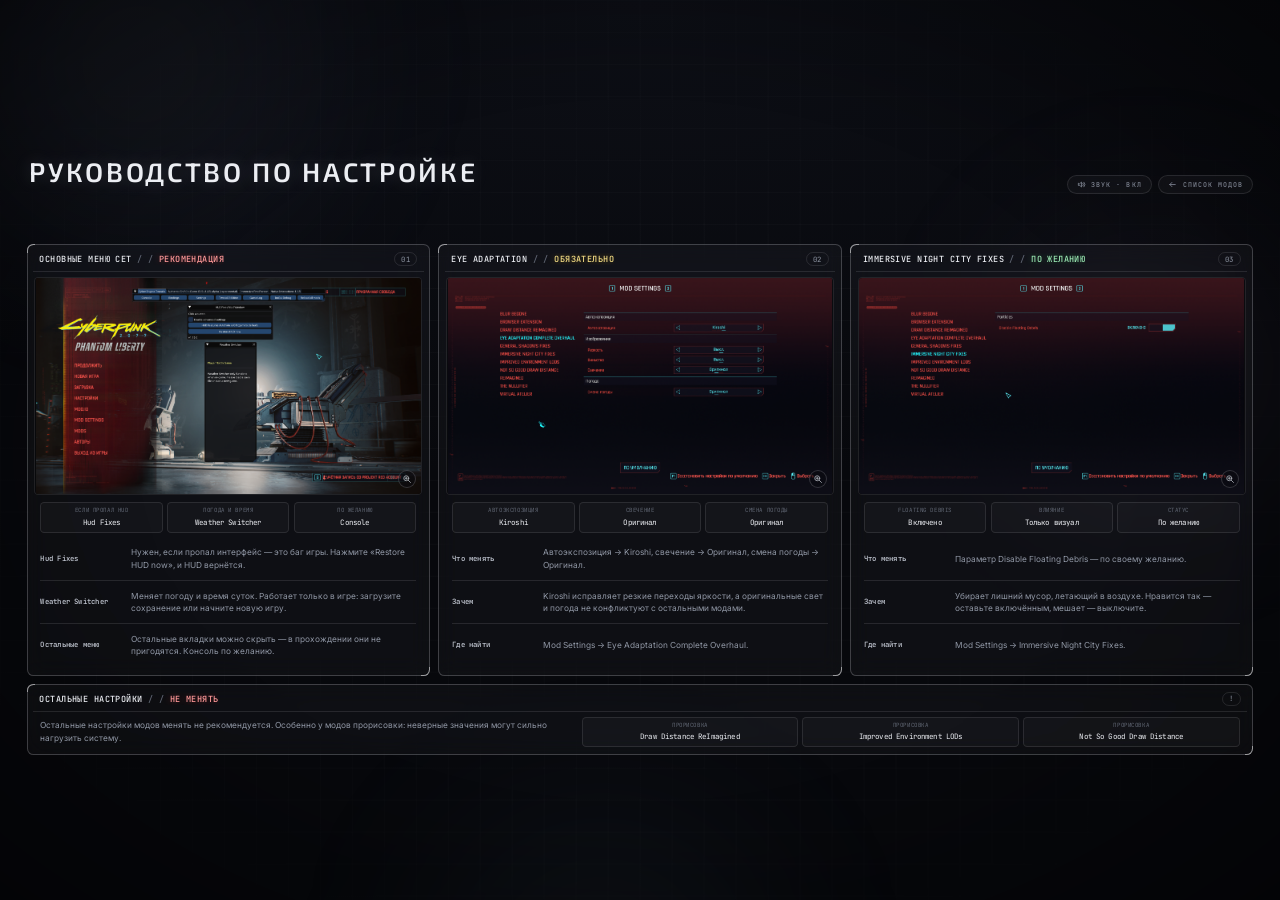
==== guide.html @ 718183ce "Add files via upload" ====
<!doctype html>
<html lang="ru">
<head>
<meta charset="utf-8">
<meta name="viewport" content="width=device-width,initial-scale=1">
<title>Руководство по настройке — Cyberpunk 2077</title>
<link rel="preconnect" href="https://fonts.googleapis.com">
<link rel="preconnect" href="https://fonts.gstatic.com" crossorigin>
<link href="https://fonts.googleapis.com/css2?family=Exo+2:wght@500;600;700&family=Inter:wght@400;500;600&family=JetBrains+Mono:wght@400;500;600&display=swap" rel="stylesheet">
<style>
:root{
  --bg:#07080c;
  --text:#e6e8ee;
  --dim:#9097a5;
  --faint:#5f6572;
  --line:rgba(236,238,245,.22);
  --line2:rgba(236,238,245,.11);
  --rh:1.55rem;
  --sans:'Inter',system-ui,-apple-system,'Segoe UI',Roboto,sans-serif;
  --mono:'JetBrains Mono',ui-monospace,SFMono-Regular,Consolas,monospace;
  --disp:'Exo 2','Inter',system-ui,sans-serif;
}
*{box-sizing:border-box}
html{font-size:clamp(9px,min(.8333vw,1.5625vh),22px)}
body{margin:0;background:var(--bg);color:var(--text);font-family:var(--sans);-webkit-font-smoothing:antialiased;overflow-x:hidden}

/* ---------- фон ---------- */
.bg{position:fixed;inset:0;z-index:-2;overflow:hidden;background:radial-gradient(120% 90% at 50% 0%,#0d0f16 0%,#07080c 60%)}
.blob{position:absolute;border-radius:50%;filter:blur(70px);opacity:.55;will-change:transform}
.b1{width:46vw;height:46vw;left:-12vw;top:-18vw;background:radial-gradient(circle,rgba(150,165,205,.20),transparent 68%);animation:d1 38s ease-in-out infinite alternate}
.b2{width:40vw;height:40vw;right:-10vw;top:12vh;background:radial-gradient(circle,rgba(190,170,210,.13),transparent 68%);animation:d2 46s ease-in-out infinite alternate}
.b3{width:50vw;height:34vw;left:22vw;bottom:-22vw;background:radial-gradient(circle,rgba(130,170,190,.14),transparent 70%);animation:d3 52s ease-in-out infinite alternate}
@keyframes d1{to{transform:translate(9vw,7vh)}}
@keyframes d2{to{transform:translate(-8vw,9vh)}}
@keyframes d3{to{transform:translate(-10vw,-6vh)}}
.grid{position:fixed;inset:0;z-index:-1;pointer-events:none;
  background-image:linear-gradient(rgba(236,238,245,.028) 1px,transparent 1px),linear-gradient(90deg,rgba(236,238,245,.028) 1px,transparent 1px);
  background-size:3rem 3rem;
  -webkit-mask-image:radial-gradient(ellipse at center,#000 30%,transparent 85%);mask-image:radial-gradient(ellipse at center,#000 30%,transparent 85%)}
.vig{position:fixed;inset:0;z-index:-1;pointer-events:none;background:radial-gradient(ellipse at center,transparent 55%,rgba(0,0,0,.45) 100%)}

/* ---------- каркас ---------- */
.page{min-height:100vh;max-width:120rem;margin:0 auto;padding:1.6rem 2.5rem;display:flex;flex-direction:column;justify-content:center;gap:1.9rem}

/* ---------- верхняя полоса ---------- */
.top{position:relative;z-index:30;display:grid;grid-template-columns:repeat(4,minmax(0,1fr));gap:.8rem;align-items:center;height:7.4rem}
.hd{grid-column:1;justify-self:start;display:grid;gap:.9rem;width:max-content;max-width:100%}
h1{margin:0;text-align:center;font-family:var(--disp);font-weight:600;font-size:2.5rem;line-height:1.05;letter-spacing:.1em;color:#eceef3;text-transform:uppercase;padding-left:.1em;text-shadow:0 0 1.6rem rgba(220,226,240,.18);white-space:nowrap}
.tags{width:0;min-width:100%;display:flex;gap:.35rem}
.tag{flex:1 1 auto;text-align:center;white-space:nowrap;font-family:var(--mono);font-size:.56rem;letter-spacing:.06em;text-transform:uppercase;color:#c4c9d4;border:1px solid var(--line);border-radius:999px;padding:.32rem .15rem;background:rgba(255,255,255,.03);backdrop-filter:blur(.5rem);-webkit-backdrop-filter:blur(.5rem)}
.mid{grid-column:2 / span 2;position:relative;display:flex;justify-content:center;align-items:center;height:100%}


/* ---------- доска ---------- */
.board{display:grid;grid-template-columns:repeat(4,minmax(0,1fr));gap:.8rem}
.card{position:relative;display:flex;flex-direction:column;min-width:0;border:1px solid var(--line);border-radius:.6rem;padding:.2rem .5rem .5rem;
  background:rgba(255,255,255,.032);backdrop-filter:blur(1rem) saturate(1.15);-webkit-backdrop-filter:blur(1rem) saturate(1.15);
  animation:rise .7s cubic-bezier(.2,.7,.2,1) both}
.card::before,.card::after{content:"";position:absolute;width:.7rem;height:.7rem;border:1px solid rgba(255,255,255,.75);opacity:.65;pointer-events:none}
.card::before{top:-1px;left:-1px;border-right:0;border-bottom:0;border-top-left-radius:.6rem}
.card::after{right:-1px;bottom:-1px;border-left:0;border-top:0;border-bottom-right-radius:.6rem}
@keyframes rise{from{opacity:0;transform:translateY(.7rem)}to{opacity:1;transform:none}}
.ch{display:flex;align-items:center;justify-content:space-between;gap:.6rem;height:2.3rem;padding:0 .6rem;margin-bottom:.35rem;border-bottom:1px solid var(--line2)}
.ch h2{margin:0;min-width:0;font-family:var(--mono);font-weight:500;font-size:.8rem;letter-spacing:.05em;text-transform:uppercase;color:#eceef3;white-space:nowrap;overflow:hidden;text-overflow:ellipsis}
.ch h2 i{font-style:normal;color:var(--faint);white-space:pre}
.ct{flex:none;font-family:var(--mono);font-size:.68rem;letter-spacing:.08em;color:var(--dim);border:1px solid var(--line2);border-radius:999px;padding:.12rem .55rem}

.acts{grid-column:4;justify-self:end;display:flex;align-items:center;gap:.6rem}
.snd,.back{display:flex;align-items:center;gap:.5rem;padding:.34rem .85rem;font-family:var(--mono);font-size:.62rem;letter-spacing:.16em;text-transform:uppercase;color:var(--dim);background:rgba(255,255,255,.03);border:1px solid var(--line2);border-radius:999px;text-decoration:none;white-space:nowrap;cursor:pointer;transition:color .25s,border-color .25s;backdrop-filter:blur(.5rem);-webkit-backdrop-filter:blur(.5rem)}
.snd svg,.back svg{flex:none;width:.85rem;height:.85rem;fill:none;stroke:currentColor;stroke-width:1.6;stroke-linecap:round;stroke-linejoin:round}
.snd .off{display:none}
.snd[aria-pressed="false"] .on{display:none}
.snd[aria-pressed="false"] .off{display:block}
.snd[aria-pressed="false"]{opacity:.65}
.snd:hover,.snd:focus-visible,.back:hover,.back:focus-visible{color:#fff;border-color:var(--line);outline:none}
.tags.ghosted{visibility:hidden}
/* высоты рамок — как у рядов в списке модов: 10/11 строк, 10 строк, 2 строки */
.gb{display:grid;grid-template-columns:repeat(3,minmax(0,1fr));grid-template-rows:calc(20.4rem + 2px) calc(18.85rem + 2px) calc(6.45rem + 2px);gap:.8rem}
.gb .card.g{grid-row:1 / span 2}
.gb .card.nt{grid-column:1 / -1;grid-row:3}
.card:nth-child(1){animation-delay:.05s}.card:nth-child(2){animation-delay:.12s}.card:nth-child(3){animation-delay:.19s}.card:nth-child(4){animation-delay:.26s}
.card{min-height:0}
.shot{position:relative;flex:none;aspect-ratio:16/9;margin:.1rem .1rem .6rem;padding:0;border:1px solid var(--line2);border-radius:.4rem;overflow:hidden;background:rgba(0,0,0,.35);cursor:zoom-in;display:block;outline:none;transition:border-color .3s ease,box-shadow .3s ease}
.shot img{position:absolute;inset:0;width:100%;height:100%;object-fit:contain;display:block;transition:transform .5s cubic-bezier(.2,.8,.2,1)}
.shot:hover,.shot:focus-visible{border-color:var(--line);box-shadow:0 0 1.6rem rgba(220,228,255,.08)}
.shot:hover img{transform:scale(1.02)}
.shot::after{content:"";position:absolute;right:.55rem;bottom:.55rem;width:1.5rem;height:1.5rem;border:1px solid var(--line);border-radius:50%;background:rgba(10,11,16,.7) url("data:image/svg+xml,%3Csvg xmlns='http://www.w3.org/2000/svg' viewBox='0 0 20 20' fill='none' stroke='%23d9dde6' stroke-width='1.6' stroke-linecap='round'%3E%3Ccircle cx='8.5' cy='8.5' r='5'/%3E%3Cpath d='M12.3 12.3L17 17M8.5 6.3v4.4M6.3 8.5h4.4'/%3E%3C/svg%3E") center/62% no-repeat;opacity:.8;pointer-events:none}
.shot.empty{cursor:default}
.shot.empty img,.shot.empty::after{display:none}
.shot .ph0{display:none;position:absolute;inset:0;flex-direction:column;align-items:center;justify-content:center;gap:.4rem;font-family:var(--mono);font-size:.7rem;letter-spacing:.14em;text-transform:uppercase;color:var(--faint)}
.shot .ph0 small{font-size:.58rem;letter-spacing:.06em;text-transform:none;opacity:.8}
.shot.empty .ph0{display:flex}
.desc{flex:1;min-height:0;padding:0 .7rem .25rem;display:flex;flex-direction:column;gap:.5rem;font-size:.78rem;line-height:1.5;color:var(--dim)}
.kv{flex:none;display:grid;grid-template-columns:repeat(3,minmax(0,1fr));gap:.4rem}
.kv>div{display:flex;flex-direction:column;align-items:center;justify-content:center;gap:.15rem;min-height:2.7rem;padding:.35rem .4rem;border:1px solid var(--line2);border-radius:.4rem;background:rgba(255,255,255,.028);text-align:center;transition:border-color .25s ease}
.kv>div:hover{border-color:var(--line)}
.kv small{font-family:var(--mono);font-size:.54rem;letter-spacing:.1em;text-transform:uppercase;color:var(--faint);white-space:nowrap}
.kv span{font-family:var(--mono);font-size:.7rem;letter-spacing:.02em;color:#eceef3;white-space:nowrap}
.rows{flex:1;min-height:0;display:flex;flex-direction:column}
.it{flex:1;display:grid;grid-template-columns:7.8rem minmax(0,1fr);column-gap:.7rem;align-items:center;border-top:1px solid var(--line2)}
.it:first-child{border-top:0}
.it b{font-family:var(--mono);font-weight:500;font-size:.68rem;letter-spacing:.03em;color:#c4c9d4}
.it p{margin:0}
.s{font-style:normal;font-weight:500;font-family:var(--mono)}
.s.r{color:#ff9a9a;text-shadow:0 0 .7rem rgba(255,80,80,.38)}
.s.y{color:#f3dc84;text-shadow:0 0 .7rem rgba(255,205,70,.34)}
.s.g{color:#9ce8b3;text-shadow:0 0 .7rem rgba(80,225,140,.32)}
.note{display:grid;grid-template-columns:minmax(0,1fr) minmax(0,1.25fr);gap:1.4rem;align-items:center;height:3.1rem;padding:0 .7rem;font-size:.78rem;line-height:1.5;color:var(--dim)}
.note p{margin:0}
.lb{position:fixed;inset:0;z-index:100;display:flex;flex-direction:column;align-items:center;justify-content:center;gap:.8rem;padding:2rem;background:rgba(5,6,9,.9);backdrop-filter:blur(.6rem);-webkit-backdrop-filter:blur(.6rem);opacity:0;pointer-events:none;transition:opacity .3s ease;cursor:zoom-out}
.lb.on{opacity:1;pointer-events:auto}
.lb img{max-width:92vw;max-height:84vh;border:1px solid var(--line);border-radius:.5rem;box-shadow:0 1.4rem 4rem rgba(0,0,0,.6);transform:scale(.96);transition:transform .35s cubic-bezier(.2,.8,.2,1)}
.lb.on img{transform:none}
.lb .cap{font-family:var(--mono);font-size:.78rem;letter-spacing:.08em;color:var(--dim);text-align:center}
.lb .cap b{color:#eceef3;font-weight:500}
@media (max-width:1000px){
  html{font-size:15px}
  .page{padding:2.4rem 1rem 2rem;justify-content:flex-start}
  .top{display:flex;flex-direction:column;height:auto;gap:1.2rem;align-items:stretch}
  .hd{align-self:center}
  h1{font-size:1.6rem;white-space:normal;text-align:center}
  .tags{display:none}
  .acts{align-self:center}
  .gb{grid-template-columns:minmax(0,1fr);grid-template-rows:none}
  .gb .card.g,.gb .card.nt{grid-row:auto;grid-column:auto}
  .desc{flex:none}.rows{flex:none}.it{grid-template-columns:minmax(0,1fr);padding:.5rem 0}
  .note{grid-template-columns:minmax(0,1fr);height:auto;padding:.4rem .7rem .6rem}
}
@media (prefers-reduced-motion:reduce){.blob,.card{animation:none!important}}
</style>
<link rel="stylesheet" href="assets/nick.css">
</head>
<body>
<div class="bg"><div class="blob b1"></div><div class="blob b2"></div><div class="blob b3"></div></div>
<div class="grid"></div><div class="vig"></div>
<main class="page">
  <header class="top">
    <div class="hd">
      <h1>Руководство по настройке</h1>
      <div class="tags ghosted" aria-hidden="true"><span class="tag">·</span></div>
    </div>
    <div class="acts">
      <button class="snd" id="snd" type="button" aria-pressed="true" aria-label="Звук"><svg class="on" viewBox="0 0 20 20" aria-hidden="true"><path d="M3 8v4h3l4 3.4V4.6L6 8z"/><path d="M13 7.2a4 4 0 010 5.6M15.4 5a7.2 7.2 0 010 10"/></svg><svg class="off" viewBox="0 0 20 20" aria-hidden="true"><path d="M3 8v4h3l4 3.4V4.6L6 8z"/><path d="M13.5 8l4 4M17.5 8l-4 4"/></svg><span id="sndT">Звук · вкл</span></button>
      <a class="back" id="back" href="index.html" data-nk="back"><svg viewBox="0 0 20 20" aria-hidden="true"><path d="M16 10H4M8.6 5.4L4 10l4.6 4.6"/></svg>Список модов</a>
    </div>
  </header>
  <section class="gb" aria-label="Руководство по настройке">
    <article class="card g" data-nk="g0">
      <div class="ch"><h2>Основные меню CET<i> / / </i><em class="s r">Рекомендация</em></h2><span class="ct">01</span></div>
      <button class="shot" type="button" data-cap="Основные меню CET"><img src="img/1-cet.png" alt="Основные меню CET"><div class="ph0">Скриншот 01<small>img/1-cet.png</small></div></button>
      <div class="desc">
        <div class="kv"><div><small>Если пропал HUD</small><span>Hud Fixes</span></div><div><small>Погода и время</small><span>Weather Switcher</span></div><div><small>По желанию</small><span>Console</span></div></div>
        <div class="rows">
          <div class="it"><b>Hud Fixes</b><p>Нужен, если пропал интерфейс — это баг игры. Нажмите «Restore HUD now», и HUD вернётся.</p></div>
          <div class="it"><b>Weather Switcher</b><p>Меняет погоду и время суток. Работает только в игре: загрузите сохранение или начните новую игру.</p></div>
          <div class="it"><b>Остальные меню</b><p>Остальные вкладки можно скрыть — в прохождении они не пригодятся. Консоль по желанию.</p></div>
        </div>
      </div>
    </article>
    <article class="card g" data-nk="g1">
      <div class="ch"><h2>Eye Adaptation<i> / / </i><em class="s y">Обязательно</em></h2><span class="ct">02</span></div>
      <button class="shot" type="button" data-cap="Eye Adaptation Complete Overhaul"><img src="img/2-eye-adaptation.png" alt="Настройки Eye Adaptation"><div class="ph0">Скриншот 02<small>img/2-eye-adaptation.png</small></div></button>
      <div class="desc">
        <div class="kv"><div><small>Автоэкспозиция</small><span>Kiroshi</span></div><div><small>Свечение</small><span>Оригинал</span></div><div><small>Смена погоды</small><span>Оригинал</span></div></div>
        <div class="rows">
          <div class="it"><b>Что менять</b><p>Автоэкспозиция → Kiroshi, свечение → Оригинал, смена погоды → Оригинал.</p></div>
          <div class="it"><b>Зачем</b><p>Kiroshi исправляет резкие переходы яркости, а оригинальные свет и погода не конфликтуют с остальными модами.</p></div>
          <div class="it"><b>Где найти</b><p>Mod Settings → Eye Adaptation Complete Overhaul.</p></div>
        </div>
      </div>
    </article>
    <article class="card g" data-nk="g2">
      <div class="ch"><h2>Immersive Night City Fixes<i> / / </i><em class="s g">По желанию</em></h2><span class="ct">03</span></div>
      <button class="shot" type="button" data-cap="Immersive Night City Fixes"><img src="img/3-night-city-fixes.png" alt="Настройки Immersive Night City Fixes"><div class="ph0">Скриншот 03<small>img/3-night-city-fixes.png</small></div></button>
      <div class="desc">
        <div class="kv"><div><small>Floating Debris</small><span>Включено</span></div><div><small>Влияние</small><span>Только визуал</span></div><div><small>Статус</small><span>По желанию</span></div></div>
        <div class="rows">
          <div class="it"><b>Что менять</b><p>Параметр Disable Floating Debris — по своему желанию.</p></div>
          <div class="it"><b>Зачем</b><p>Убирает лишний мусор, летающий в воздухе. Нравится так — оставьте включённым, мешает — выключите.</p></div>
          <div class="it"><b>Где найти</b><p>Mod Settings → Immersive Night City Fixes.</p></div>
        </div>
      </div>
    </article>
    <article class="card nt" data-nk="g3">
      <div class="ch"><h2>Остальные настройки<i> / / </i><em class="s r">Не менять</em></h2><span class="ct">!</span></div>
      <div class="note">
        <p>Остальные настройки модов менять не рекомендуется. Особенно у модов прорисовки: неверные значения могут сильно нагрузить систему.</p>
        <div class="kv"><div><small>Прорисовка</small><span>Draw Distance ReImagined</span></div><div><small>Прорисовка</small><span>Improved Environment LODs</span></div><div><small>Прорисовка</small><span>Not So Good Draw Distance</span></div></div>
      </div>
    </article>
  </section>
</main>
<div class="lb" id="lb" aria-hidden="true"><img id="lbi" alt=""><div class="cap" id="lbc"></div></div>
<script src="assets/audio.js"></script>
<script>
(function(){
  var shots=[].slice.call(document.querySelectorAll('.shot')),lb=document.getElementById('lb'),lbi=document.getElementById('lbi'),lbc=document.getElementById('lbc'),cur=-1,opened=0;
  shots.forEach(function(s,i){
    var im=s.querySelector('img');
    function bad(){s.classList.add('empty')}
    im.addEventListener('error',bad);
    if(im.complete&&im.naturalWidth===0)bad();
    s.addEventListener('mouseenter',function(){if(!s.classList.contains('empty'))playHoverImg()});
    s.addEventListener('click',function(){if(!s.classList.contains('empty'))open(i)});
  });
  var back=document.getElementById('back');
  back.addEventListener('click',function(e){
    if(e.metaKey||e.ctrlKey||e.shiftKey||e.altKey||e.button)return;
    e.preventDefault();
    try{sessionStorage.setItem('nk-arrive','1')}catch(x){}
    var go=function(){location.href=back.href};
    if(window.NICK)NICK.leave(go);else go();
  });
  var SAY=[['y|разглядываешь? ну-ну. я тоже иногда на себя смотрю.'],['s|ого, крупно! а теперь мои пиксели видно, бл{я}ть.'],['n|скрин как скрин. «Mod Settings» — не страшно.']];
  function open(i){
    cur=i;var s=shots[i];lbi.src=s.querySelector('img').src;
    lbc.innerHTML='<b>0'+(i+1)+'</b> · '+s.dataset.cap;
    lb.classList.add('on');lb.setAttribute('aria-hidden','false');playZoomIn();
    opened++;if(window.NICK&&opened%3===1)setTimeout(function(){NICK.say(SAY[(opened/3|0)%SAY.length])},700);
  }
  function close(){lb.classList.remove('on');lb.setAttribute('aria-hidden','true');cur=-1;playZoomOut()}
  function go(d){
    var n=cur,k=0;do{n=(n+d+shots.length)%shots.length;k++}while(shots[n].classList.contains('empty')&&k<shots.length);
    if(!shots[n].classList.contains('empty')){var s=shots[n];cur=n;lbi.src=s.querySelector('img').src;lbc.innerHTML='<b>0'+(n+1)+'</b> · '+s.dataset.cap}
  }
  lb.addEventListener('click',close);
  addEventListener('keydown',function(e){
    if(cur<0)return;
    if(e.key==='Escape')close();else if(e.key==='ArrowRight')go(1);else if(e.key==='ArrowLeft')go(-1);
  });
})();
</script>
<script>
window.NICKCFG={sel:'.card,.snd,.back',
 arrive:[['s|о, а я уже тут. «Руководство по настройке» — читай, не тупи.','y|и скриншоты разгляди, а то «Console» ему подавай.'],['h|я с тобой! «Eye Adaptation» настроим — глаза не сломаем.']],
 quips:{
  g0:['n|«Cyber Engine Tweaks» — окошки поверх меню. выглядят как мой рабочий стол.','s|«Hud Fixes»: интерфейс пропал — нажми кнопку, не плачь.','w|«Weather Switcher» в главном меню не работает. я проверял. дважды.','y|«Console» — для тех, кто любит чит-коды. я люблю.'],
  g1:['n|«Kiroshi» — автоэкспозиция. в глазах не темнеет, а в голове всё равно пусто.','h|свечение — оригинал, погода — оригинал. я тоже оригинал. неряха-оригинал.','a|«Eye Adaptation» трогай аккуратно, сук{а}! глаза — не запасные.'],
  g2:['n|«Disable Floating Debris» — мусор в воздухе убрать? а в моей комнате кто уберёт?','y|«Immersive Night City Fixes» чинит город. меня бы кто починил.','z|летающий мусор… я такой же. летаю, никому не нужен.'],
  g3:['a|«Improved Environment LODs», «Not So Good Draw Distance» — не трогай, бл{я}ть! я предупреждал.','s|прорисовка — штука нежная. тронешь не туда — «ебан{у}ться» и 20 кадров.','w|«Draw Distance ReImagined» трогать нельзя. я вот трогал. и ничего хорошего.'],
  back:['w|назад к списку? ну давай, я с тобой.','y|«Список модов» ждёт. и «Just Monika» на постере тоже.']
 }};
</script>
<script src="assets/nick.js"></script>
</body>
</html>
---- assets/nick.css ----
/* ---------- ник, портал, диалог ---------- */
.nick{position:fixed;left:0;top:0;z-index:80;touch-action:none;user-select:none;-webkit-user-select:none;cursor:grab;will-change:transform}
.nick.drag{cursor:grabbing}
.nick-in{position:relative;padding:.42rem .95rem;border:1px solid rgba(236,238,245,.6);border-radius:.4rem;background:rgba(14,15,21,.78);backdrop-filter:blur(.6rem);-webkit-backdrop-filter:blur(.6rem);color:#fff;font-family:var(--mono);font-size:.9rem;letter-spacing:.08em;white-space:nowrap;box-shadow:0 .5rem 1.4rem rgba(0,0,0,.45),0 0 1.2rem rgba(200,225,255,.12);text-shadow:-1px 0 rgba(143,233,255,.55),1px 0 rgba(255,143,214,.45)}
.nick-in .nm0{display:block;transition:opacity .18s ease}
.nick-in .face{position:absolute;inset:0;display:flex;align-items:center;justify-content:center;opacity:0;transition:opacity .18s ease;white-space:nowrap;letter-spacing:0;font-size:1.05rem;pointer-events:none}
.nick-in .face b{display:block;font-weight:400}
.nick.talk .nm0{opacity:0}
.nick.talk .face{opacity:1}
.face.m-a b{animation:fsh .1s linear infinite}
.face.m-s b{animation:fsh .07s linear infinite}
.face.m-z b{animation:fbob 1.8s ease-in-out infinite}
.face.m-d b{animation:fdz .9s linear infinite}
.face.m-f b,.face.m-l b{animation:fbob .6s ease-in-out infinite}
.face.gl b{animation:fgl .32s steps(1) 1!important}
@keyframes fsh{0%{transform:translate(-1px,0)}50%{transform:translate(1px,-1px)}100%{transform:translate(-1px,1px)}}
@keyframes fbob{50%{transform:translateY(-.12rem)}}
@keyframes fdz{from{transform:rotate(-4deg)}50%{transform:rotate(4deg)}to{transform:rotate(-4deg)}}
@keyframes fgl{0%{transform:translate(-3px,0) skewX(16deg);filter:hue-rotate(90deg)}25%{transform:translate(3px,1px) skewX(-14deg);opacity:.4}50%{transform:translate(-2px,-1px);filter:none}75%{transform:translate(2px,0) skewX(8deg);filter:hue-rotate(-60deg)}100%{transform:none}}
.nick.struggle .nick-in{animation:strug .09s linear infinite;border-color:rgba(255,90,110,.8)}
@keyframes strug{0%{transform:translate(-2px,1px) rotate(-3deg)}50%{transform:translate(2px,-1px) rotate(3deg)}100%{transform:translate(-1px,-1px) rotate(-2deg)}}
.nick.perch .nick-in{animation:sway 2.4s ease-in-out infinite;transform-origin:50% 100%}
@keyframes sway{50%{transform:rotate(1.6deg)}}
/* цифровые лапки */
.legs{position:absolute;left:0;right:0;top:100%;height:0;opacity:0;transition:opacity .35s ease;pointer-events:none}
.nick.legs-on .legs{opacity:1}
.leg{position:absolute;top:-1px;width:1px;height:.95rem;background:#e6eaf2;box-shadow:0 0 4px rgba(143,233,255,.8);transform-origin:50% 0;transform:rotate(calc(var(--r)*1deg));animation:lg .5s ease-in-out infinite;animation-delay:var(--dl)}
.leg i{position:absolute;left:0;top:100%;width:1px;height:1.05rem;background:#e6eaf2;box-shadow:0 0 4px rgba(255,143,214,.7);transform-origin:50% 0;transform:rotate(calc(var(--k)*1deg))}
.nick.still .leg{animation-play-state:paused}
@keyframes lg{0%,100%{transform:rotate(calc(var(--r)*1deg))}50%{transform:rotate(calc(var(--r)*.3deg)) translateY(-.2rem)}}
/* цифровые крылья */
.wing{position:absolute;top:-30%;width:3rem;height:1.9rem;opacity:0;transition:opacity .35s ease;pointer-events:none}
.wing.l{right:100%;transform-origin:100% 70%;animation:wl .7s ease-in-out infinite alternate}
.wing.r{left:100%;transform-origin:0 70%;animation:wr .7s ease-in-out infinite alternate}
.wing svg{width:100%;height:100%;overflow:visible;fill:none;stroke:#dfe9ff;stroke-width:1;filter:drop-shadow(0 0 3px rgba(143,233,255,.85))}
.wing.r svg{transform:scaleX(-1)}
.nick.wings-on .wing{opacity:.95}
@keyframes wl{from{transform:rotate(20deg)}to{transform:rotate(-24deg)}}
@keyframes wr{from{transform:rotate(-20deg)}to{transform:rotate(24deg)}}
/* портал: тихая дыра в коде страницы */
.portal{position:fixed;z-index:75;width:6.4rem;height:6.4rem;margin:-3.2rem 0 0 -3.2rem;pointer-events:none;transform:scale(.1);opacity:0;transition:transform .6s cubic-bezier(.2,1,.3,1),opacity .45s ease;filter:drop-shadow(0 0 .9rem rgba(0,0,0,.95))}
.portal.open{transform:scale(1);opacity:1}
.portal.closing{transform:scale(.04);opacity:0;transition:transform .55s ease-in,opacity .55s ease-in}
.portal .hole{position:absolute;inset:0;overflow:hidden;background:radial-gradient(circle,#000 0,#010102 62%,#07080c 100%);animation:holej 1.2s steps(1) infinite;box-shadow:inset 0 0 1.4rem #000}
@keyframes holej{0%{clip-path:var(--h1)}34%{clip-path:var(--h2)}67%{clip-path:var(--h3)}}
.portal .code{position:absolute;left:12%;right:12%;top:0;font-family:var(--mono);font-size:.46rem;line-height:1.4;color:rgba(190,200,215,.28);white-space:pre;animation:cscroll 3.2s linear infinite;-webkit-mask:radial-gradient(circle at 50% 50%,#000 20%,transparent 70%);mask:radial-gradient(circle at 50% 50%,#000 20%,transparent 70%)}
@keyframes cscroll{from{transform:translateY(0)}to{transform:translateY(-50%)}}
.portal .fr{position:absolute;font-family:var(--mono);font-size:.55rem;color:rgba(200,208,222,.4);animation:frf 2.4s steps(2) infinite}
@keyframes frf{0%,100%{opacity:.5}50%{opacity:.1}}
.portal::before{content:"";position:absolute;inset:-4%;border-radius:50%;border:1px solid rgba(215,222,235,.28);animation:rg 5s linear infinite}
.portal::after{content:"";position:absolute;inset:-12%;border-radius:50%;border:1px dashed rgba(215,222,235,.14);animation:rg 9s linear infinite reverse}
@keyframes rg{to{transform:rotate(360deg)}}
.bubble{position:fixed;left:0;top:0;z-index:85;pointer-events:none;width:20rem;border:1px solid rgba(236,238,245,.5);border-radius:.45rem;background:rgba(12,13,19,.86);backdrop-filter:blur(.8rem);-webkit-backdrop-filter:blur(.8rem);box-shadow:0 .8rem 2rem rgba(0,0,0,.5);opacity:0;transition:opacity .3s ease}
.bubble.on{opacity:1}
.bubble .bh{display:flex;align-items:center;gap:.28rem;padding:.3rem .55rem;border-bottom:1px solid var(--line2);font-family:var(--mono);font-size:.6rem;letter-spacing:.12em;color:var(--dim)}
.bubble .bh i{width:.32rem;height:.32rem;border:1px solid var(--dim);display:inline-block}
.bubble .bh span{margin-left:auto}
.bubble .bt{padding:.6rem .7rem .7rem;min-height:4.1rem;font-family:var(--mono);font-size:.86rem;line-height:1.5;color:#e9ecf2;transition:opacity .2s ease}
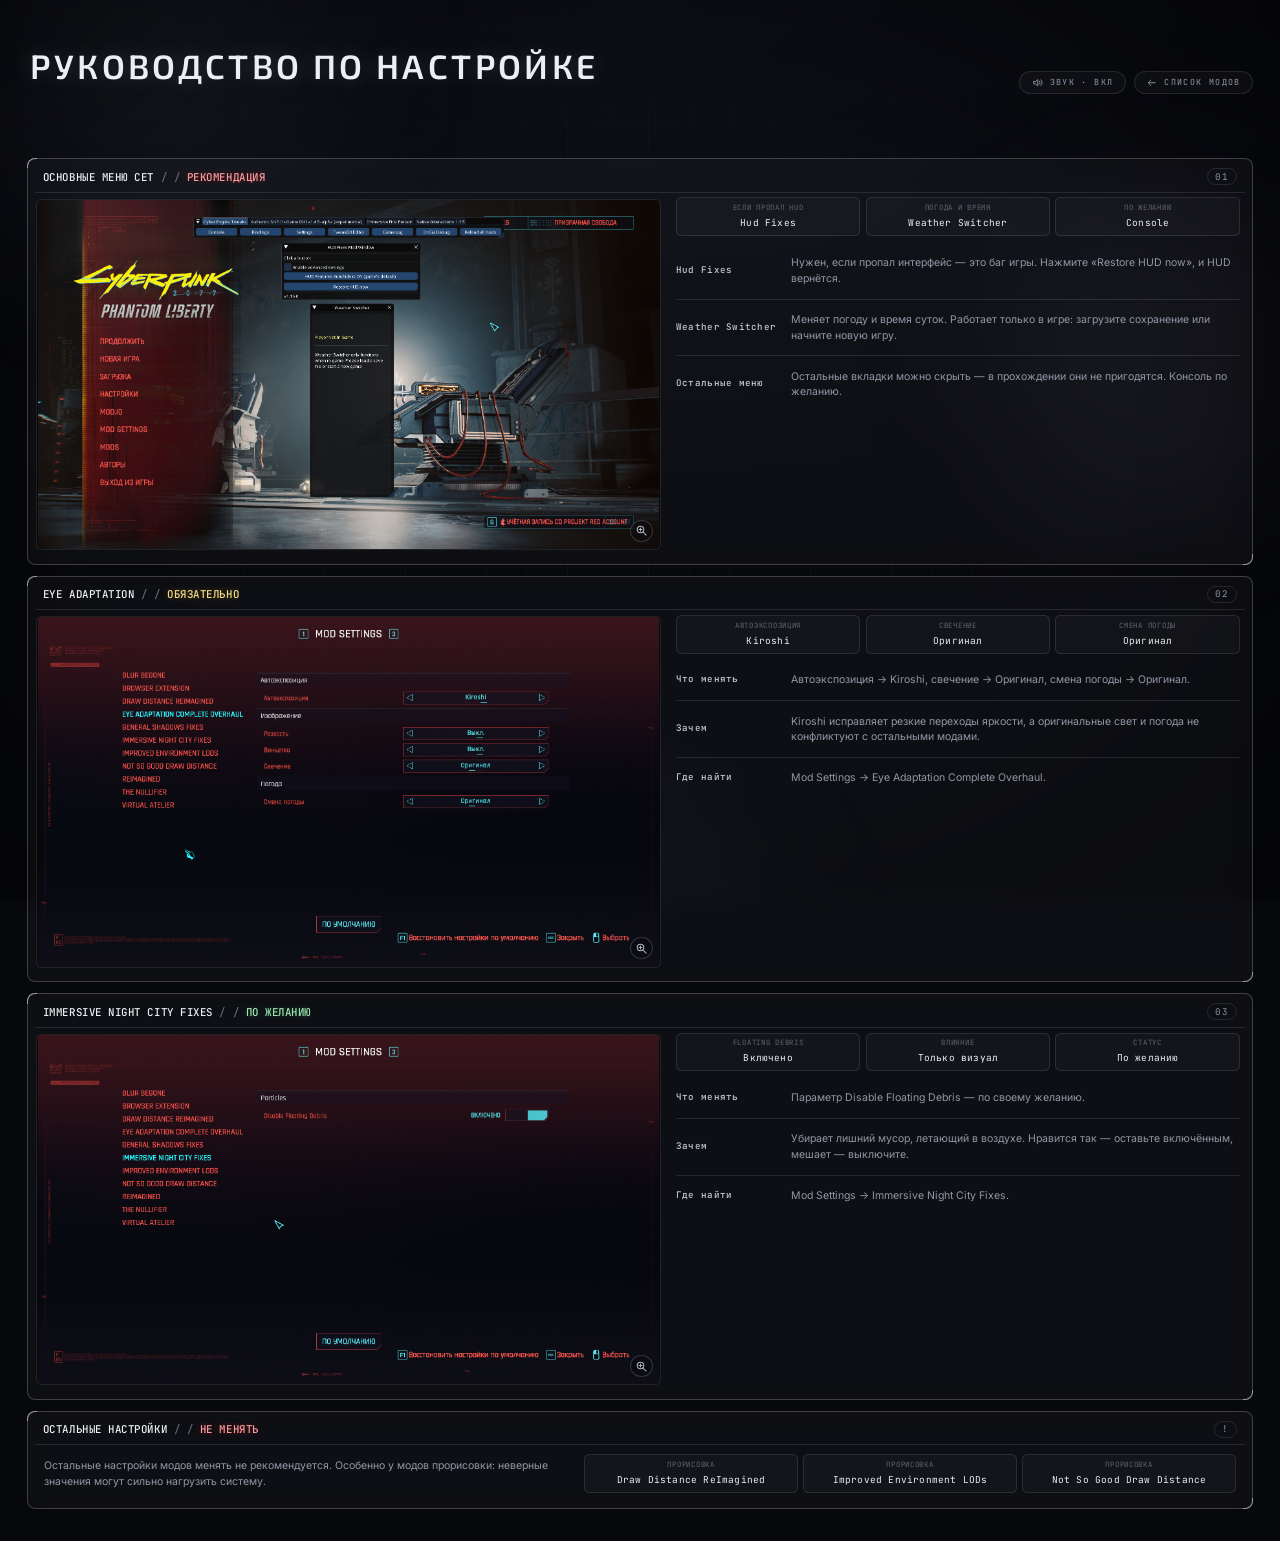
==== commit e3275702: "Add files via upload" ====
--- a/guide.html
+++ b/guide.html
@@ -21,7 +21,7 @@
   --disp:'Exo 2','Inter',system-ui,sans-serif;
 }
 *{box-sizing:border-box}
-html{font-size:clamp(9px,min(.8333vw,1.5625vh),22px)}
+html{font-size:min(.8333vw,max(1.5625vh,12px),30px)}
 body{margin:0;background:var(--bg);color:var(--text);font-family:var(--sans);-webkit-font-smoothing:antialiased;overflow-x:hidden}
 
 /* ---------- фон ---------- */
@@ -107,25 +107,55 @@
 .s.g{color:#9ce8b3;text-shadow:0 0 .7rem rgba(80,225,140,.32)}
 .note{display:grid;grid-template-columns:minmax(0,1fr) minmax(0,1.25fr);gap:1.4rem;align-items:center;height:3.1rem;padding:0 .7rem;font-size:.78rem;line-height:1.5;color:var(--dim)}
 .note p{margin:0}
+
+.shot,.shot img,.lb,.lb img{-webkit-user-select:none;user-select:none;-webkit-user-drag:none;-webkit-tap-highlight-color:transparent;-webkit-touch-callout:none}
+.shot::selection,.shot img::selection,.lb img::selection{background:transparent}
 .lb{position:fixed;inset:0;z-index:100;display:flex;flex-direction:column;align-items:center;justify-content:center;gap:.8rem;padding:2rem;background:rgba(5,6,9,.9);backdrop-filter:blur(.6rem);-webkit-backdrop-filter:blur(.6rem);opacity:0;pointer-events:none;transition:opacity .3s ease;cursor:zoom-out}
 .lb.on{opacity:1;pointer-events:auto}
 .lb img{max-width:92vw;max-height:84vh;border:1px solid var(--line);border-radius:.5rem;box-shadow:0 1.4rem 4rem rgba(0,0,0,.6);transform:scale(.96);transition:transform .35s cubic-bezier(.2,.8,.2,1)}
 .lb.on img{transform:none}
 .lb .cap{font-family:var(--mono);font-size:.78rem;letter-spacing:.08em;color:var(--dim);text-align:center}
 .lb .cap b{color:#eceef3;font-weight:500}
-@media (max-width:1000px){
-  html{font-size:15px}
+@media (max-width:1439px){
+  html{font-size:clamp(13.5px,1.05vw,17px)}
+  .page{padding:2.4rem 2rem}
+  .gb{grid-template-columns:minmax(0,1fr);grid-template-rows:none}
+  .gb .card.g,.gb .card.nt{grid-row:auto;grid-column:auto}
+  .card.g{display:grid;grid-template-columns:minmax(0,1.1fr) minmax(0,1fr);grid-template-rows:auto 1fr;column-gap:1.1rem;align-items:stretch}
+  .card.g .ch{grid-column:1 / -1}
+  .card.g .shot{align-self:start;margin:.1rem 0 .5rem .1rem}
+  .card.g .desc{flex:none;padding:0 .4rem .3rem 0}
+  .rows{flex:none}.it{padding:.9rem 0;min-height:0}
+  .card.g .desc{align-self:start}
+  .note{height:auto;padding:.3rem .7rem .6rem}
+}
+@media (max-width:999px){
+  html{font-size:14px}
   .page{padding:2.4rem 1rem 2rem;justify-content:flex-start}
   .top{display:flex;flex-direction:column;height:auto;gap:1.2rem;align-items:stretch}
   .hd{align-self:center}
-  h1{font-size:1.6rem;white-space:normal;text-align:center}
+  h1{font-size:1.9rem;white-space:normal;text-align:center}
   .tags{display:none}
   .acts{align-self:center}
-  .gb{grid-template-columns:minmax(0,1fr);grid-template-rows:none}
-  .gb .card.g,.gb .card.nt{grid-row:auto;grid-column:auto}
-  .desc{flex:none}.rows{flex:none}.it{grid-template-columns:minmax(0,1fr);padding:.5rem 0}
-  .note{grid-template-columns:minmax(0,1fr);height:auto;padding:.4rem .7rem .6rem}
-}
+}
+@media (max-width:759px){
+  html{font-size:15px}
+  .card.g{display:flex}
+  .card.g .shot{align-self:stretch;margin:.1rem .1rem .6rem}
+  .card.g .desc{padding:0 .7rem .25rem}
+  .rows{flex:none}.it{grid-template-columns:minmax(0,1fr);row-gap:.15rem}
+  .note{grid-template-columns:minmax(0,1fr)}
+}
+@media (max-width:479px){
+  .page{padding:2rem .7rem 1.6rem}
+  h1{font-size:1.5rem}
+  .ch{height:auto;min-height:2.3rem;padding:.4rem .6rem}
+  .ch h2{white-space:normal;overflow:visible;line-height:1.35}
+  .kv span,.kv small{white-space:normal;overflow-wrap:anywhere}
+  .kv>div{padding:.35rem .25rem}
+  .note .kv{grid-template-columns:minmax(0,1fr)}
+}
+@media (max-height:520px) and (min-width:700px){.page{padding-top:1.4rem}}
 @media (prefers-reduced-motion:reduce){.blob,.card{animation:none!important}}
 </style>
 <link rel="stylesheet" href="assets/nick.css">
@@ -147,7 +177,7 @@
   <section class="gb" aria-label="Руководство по настройке">
     <article class="card g" data-nk="g0">
       <div class="ch"><h2>Основные меню CET<i> / / </i><em class="s r">Рекомендация</em></h2><span class="ct">01</span></div>
-      <button class="shot" type="button" data-cap="Основные меню CET"><img src="img/1-cet.png" alt="Основные меню CET"><div class="ph0">Скриншот 01<small>img/1-cet.png</small></div></button>
+      <button class="shot" type="button" data-cap="Основные меню CET"><img draggable="false" src="img/1-cet.png" alt="Основные меню CET"><div class="ph0">Скриншот 01<small>img/1-cet.png</small></div></button>
       <div class="desc">
         <div class="kv"><div><small>Если пропал HUD</small><span>Hud Fixes</span></div><div><small>Погода и время</small><span>Weather Switcher</span></div><div><small>По желанию</small><span>Console</span></div></div>
         <div class="rows">
@@ -159,7 +189,7 @@
     </article>
     <article class="card g" data-nk="g1">
       <div class="ch"><h2>Eye Adaptation<i> / / </i><em class="s y">Обязательно</em></h2><span class="ct">02</span></div>
-      <button class="shot" type="button" data-cap="Eye Adaptation Complete Overhaul"><img src="img/2-eye-adaptation.png" alt="Настройки Eye Adaptation"><div class="ph0">Скриншот 02<small>img/2-eye-adaptation.png</small></div></button>
+      <button class="shot" type="button" data-cap="Eye Adaptation Complete Overhaul"><img draggable="false" src="img/2-eye-adaptation.png" alt="Настройки Eye Adaptation"><div class="ph0">Скриншот 02<small>img/2-eye-adaptation.png</small></div></button>
       <div class="desc">
         <div class="kv"><div><small>Автоэкспозиция</small><span>Kiroshi</span></div><div><small>Свечение</small><span>Оригинал</span></div><div><small>Смена погоды</small><span>Оригинал</span></div></div>
         <div class="rows">
@@ -171,7 +201,7 @@
     </article>
     <article class="card g" data-nk="g2">
       <div class="ch"><h2>Immersive Night City Fixes<i> / / </i><em class="s g">По желанию</em></h2><span class="ct">03</span></div>
-      <button class="shot" type="button" data-cap="Immersive Night City Fixes"><img src="img/3-night-city-fixes.png" alt="Настройки Immersive Night City Fixes"><div class="ph0">Скриншот 03<small>img/3-night-city-fixes.png</small></div></button>
+      <button class="shot" type="button" data-cap="Immersive Night City Fixes"><img draggable="false" src="img/3-night-city-fixes.png" alt="Настройки Immersive Night City Fixes"><div class="ph0">Скриншот 03<small>img/3-night-city-fixes.png</small></div></button>
       <div class="desc">
         <div class="kv"><div><small>Floating Debris</small><span>Включено</span></div><div><small>Влияние</small><span>Только визуал</span></div><div><small>Статус</small><span>По желанию</span></div></div>
         <div class="rows">
@@ -190,7 +220,7 @@
     </article>
   </section>
 </main>
-<div class="lb" id="lb" aria-hidden="true"><img id="lbi" alt=""><div class="cap" id="lbc"></div></div>
+<div class="lb" id="lb" aria-hidden="true"><img id="lbi" alt="" draggable="false"><div class="cap" id="lbc"></div></div>
 <script src="assets/audio.js"></script>
 <script>
 (function(){
@@ -201,6 +231,7 @@
     im.addEventListener('error',bad);
     if(im.complete&&im.naturalWidth===0)bad();
     s.addEventListener('mouseenter',function(){if(!s.classList.contains('empty'))playHoverImg()});
+    s.addEventListener('mouseleave',function(){lastImg=0});
     s.addEventListener('click',function(){if(!s.classList.contains('empty'))open(i)});
   });
   var back=document.getElementById('back');
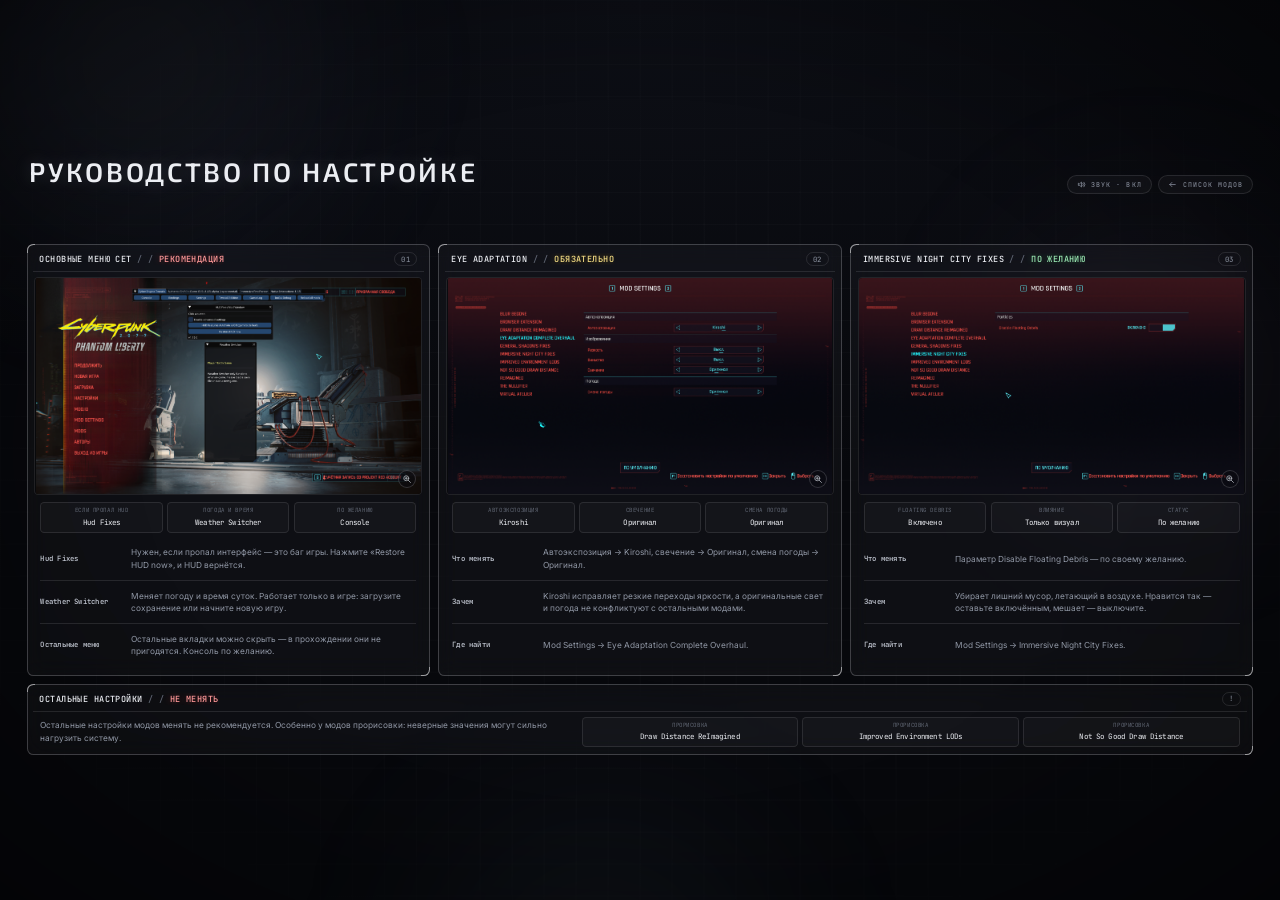
==== commit ef835afb: "Add files via upload" ====
--- a/guide.html
+++ b/guide.html
@@ -21,7 +21,7 @@
   --disp:'Exo 2','Inter',system-ui,sans-serif;
 }
 *{box-sizing:border-box}
-html{font-size:min(.8333vw,max(1.5625vh,12px),30px)}
+html{font-size:clamp(9px,min(.8333vw,1.5625vh),22px)}
 body{margin:0;background:var(--bg);color:var(--text);font-family:var(--sans);-webkit-font-smoothing:antialiased;overflow-x:hidden}
 
 /* ---------- фон ---------- */
@@ -116,46 +116,19 @@
 .lb.on img{transform:none}
 .lb .cap{font-family:var(--mono);font-size:.78rem;letter-spacing:.08em;color:var(--dim);text-align:center}
 .lb .cap b{color:#eceef3;font-weight:500}
-@media (max-width:1439px){
-  html{font-size:clamp(13.5px,1.05vw,17px)}
-  .page{padding:2.4rem 2rem}
-  .gb{grid-template-columns:minmax(0,1fr);grid-template-rows:none}
-  .gb .card.g,.gb .card.nt{grid-row:auto;grid-column:auto}
-  .card.g{display:grid;grid-template-columns:minmax(0,1.1fr) minmax(0,1fr);grid-template-rows:auto 1fr;column-gap:1.1rem;align-items:stretch}
-  .card.g .ch{grid-column:1 / -1}
-  .card.g .shot{align-self:start;margin:.1rem 0 .5rem .1rem}
-  .card.g .desc{flex:none;padding:0 .4rem .3rem 0}
-  .rows{flex:none}.it{padding:.9rem 0;min-height:0}
-  .card.g .desc{align-self:start}
-  .note{height:auto;padding:.3rem .7rem .6rem}
-}
-@media (max-width:999px){
-  html{font-size:14px}
+@media (max-width:1000px){
+  html{font-size:15px}
   .page{padding:2.4rem 1rem 2rem;justify-content:flex-start}
   .top{display:flex;flex-direction:column;height:auto;gap:1.2rem;align-items:stretch}
   .hd{align-self:center}
-  h1{font-size:1.9rem;white-space:normal;text-align:center}
+  h1{font-size:1.6rem;white-space:normal;text-align:center}
   .tags{display:none}
   .acts{align-self:center}
+  .gb{grid-template-columns:minmax(0,1fr);grid-template-rows:none}
+  .gb .card.g,.gb .card.nt{grid-row:auto;grid-column:auto}
+  .desc{flex:none}.rows{flex:none}.it{grid-template-columns:minmax(0,1fr);padding:.5rem 0}
+  .note{grid-template-columns:minmax(0,1fr);height:auto;padding:.4rem .7rem .6rem}
 }
-@media (max-width:759px){
-  html{font-size:15px}
-  .card.g{display:flex}
-  .card.g .shot{align-self:stretch;margin:.1rem .1rem .6rem}
-  .card.g .desc{padding:0 .7rem .25rem}
-  .rows{flex:none}.it{grid-template-columns:minmax(0,1fr);row-gap:.15rem}
-  .note{grid-template-columns:minmax(0,1fr)}
-}
-@media (max-width:479px){
-  .page{padding:2rem .7rem 1.6rem}
-  h1{font-size:1.5rem}
-  .ch{height:auto;min-height:2.3rem;padding:.4rem .6rem}
-  .ch h2{white-space:normal;overflow:visible;line-height:1.35}
-  .kv span,.kv small{white-space:normal;overflow-wrap:anywhere}
-  .kv>div{padding:.35rem .25rem}
-  .note .kv{grid-template-columns:minmax(0,1fr)}
-}
-@media (max-height:520px) and (min-width:700px){.page{padding-top:1.4rem}}
 @media (prefers-reduced-motion:reduce){.blob,.card{animation:none!important}}
 </style>
 <link rel="stylesheet" href="assets/nick.css">
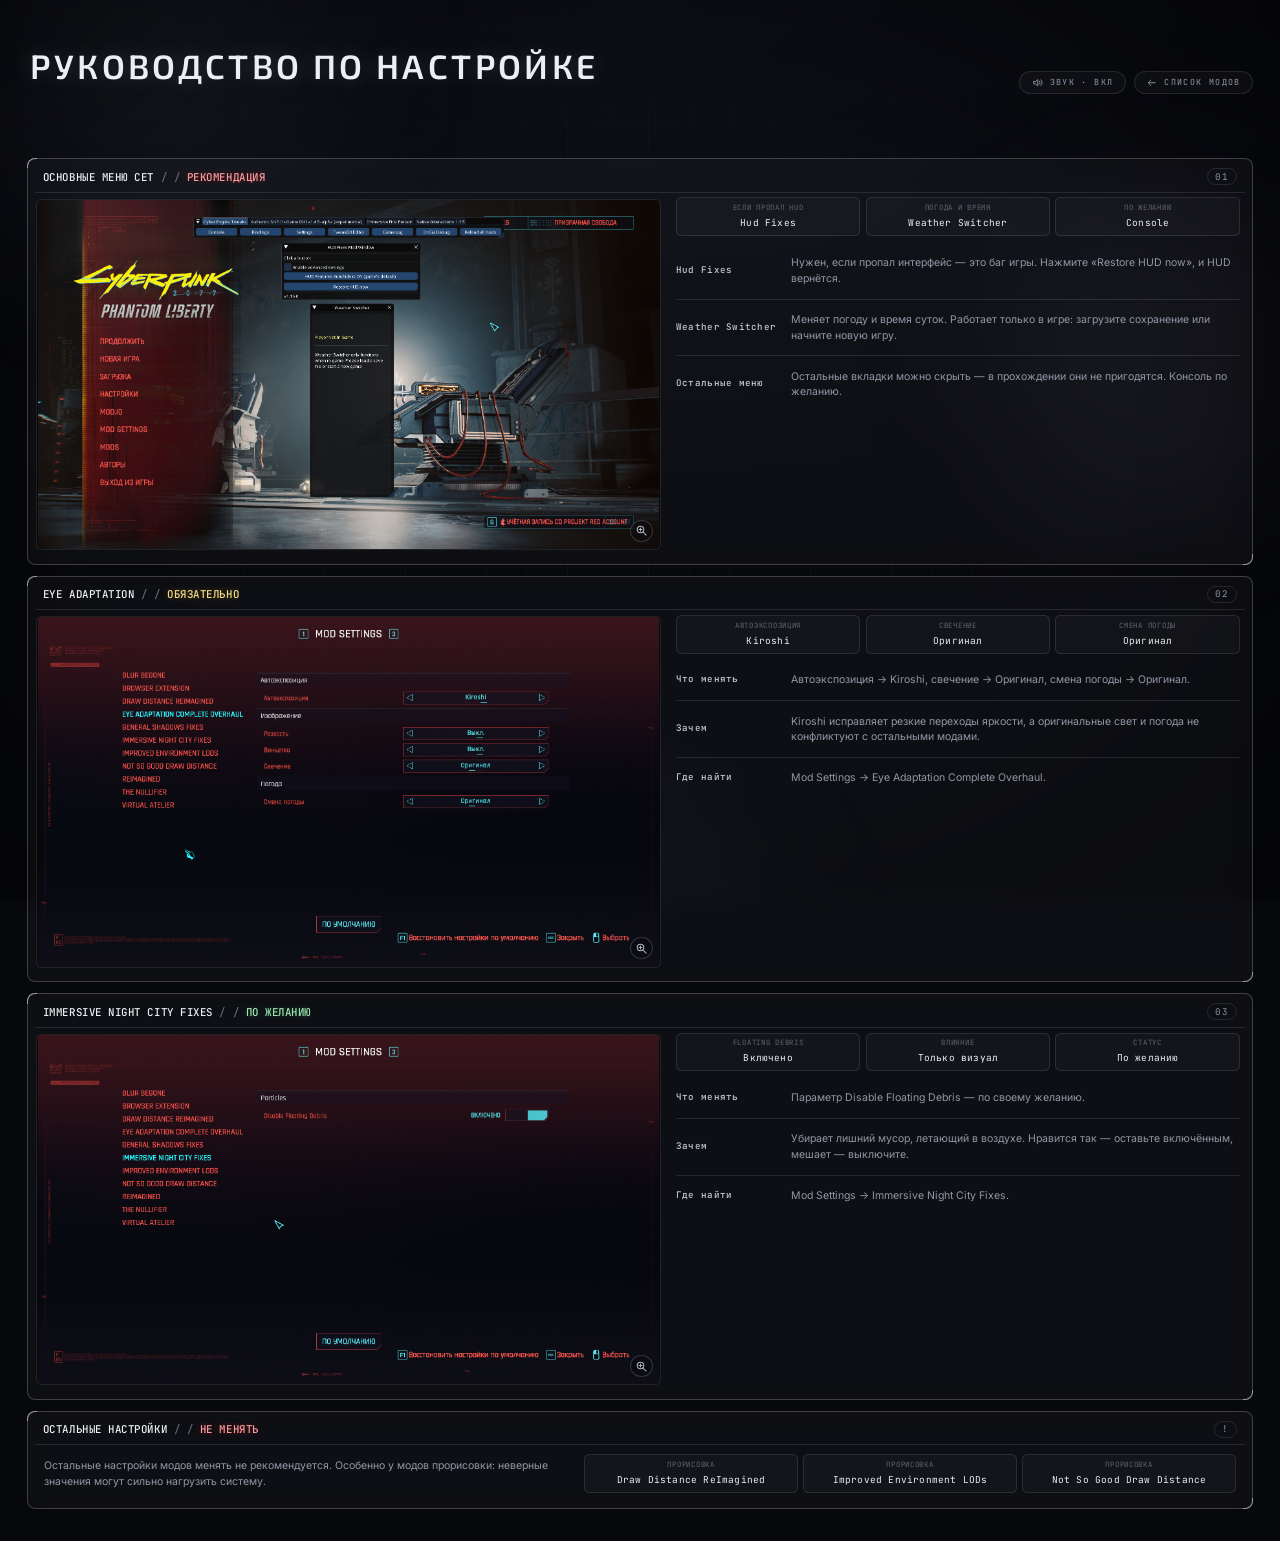
==== commit 94f97692: "Add files via upload" ====
--- a/guide.html
+++ b/guide.html
@@ -21,7 +21,7 @@
   --disp:'Exo 2','Inter',system-ui,sans-serif;
 }
 *{box-sizing:border-box}
-html{font-size:clamp(9px,min(.8333vw,1.5625vh),22px)}
+html{font-size:min(.8333vw,max(1.5625vh,12px),30px)}
 body{margin:0;background:var(--bg);color:var(--text);font-family:var(--sans);-webkit-font-smoothing:antialiased;overflow-x:hidden}
 
 /* ---------- фон ---------- */
@@ -116,19 +116,46 @@
 .lb.on img{transform:none}
 .lb .cap{font-family:var(--mono);font-size:.78rem;letter-spacing:.08em;color:var(--dim);text-align:center}
 .lb .cap b{color:#eceef3;font-weight:500}
-@media (max-width:1000px){
-  html{font-size:15px}
+@media (max-width:1439px){
+  html{font-size:clamp(13.5px,1.05vw,17px)}
+  .page{padding:2.4rem 2rem}
+  .gb{grid-template-columns:minmax(0,1fr);grid-template-rows:none}
+  .gb .card.g,.gb .card.nt{grid-row:auto;grid-column:auto}
+  .card.g{display:grid;grid-template-columns:minmax(0,1.1fr) minmax(0,1fr);grid-template-rows:auto 1fr;column-gap:1.1rem;align-items:stretch}
+  .card.g .ch{grid-column:1 / -1}
+  .card.g .shot{align-self:start;margin:.1rem 0 .5rem .1rem}
+  .card.g .desc{flex:none;padding:0 .4rem .3rem 0}
+  .rows{flex:none}.it{padding:.9rem 0;min-height:0}
+  .card.g .desc{align-self:start}
+  .note{height:auto;padding:.3rem .7rem .6rem}
+}
+@media (max-width:999px){
+  html{font-size:14px}
   .page{padding:2.4rem 1rem 2rem;justify-content:flex-start}
   .top{display:flex;flex-direction:column;height:auto;gap:1.2rem;align-items:stretch}
   .hd{align-self:center}
-  h1{font-size:1.6rem;white-space:normal;text-align:center}
+  h1{font-size:1.9rem;white-space:normal;text-align:center}
   .tags{display:none}
   .acts{align-self:center}
-  .gb{grid-template-columns:minmax(0,1fr);grid-template-rows:none}
-  .gb .card.g,.gb .card.nt{grid-row:auto;grid-column:auto}
-  .desc{flex:none}.rows{flex:none}.it{grid-template-columns:minmax(0,1fr);padding:.5rem 0}
-  .note{grid-template-columns:minmax(0,1fr);height:auto;padding:.4rem .7rem .6rem}
-}
+}
+@media (max-width:759px){
+  html{font-size:15px}
+  .card.g{display:flex}
+  .card.g .shot{align-self:stretch;margin:.1rem .1rem .6rem}
+  .card.g .desc{padding:0 .7rem .25rem}
+  .rows{flex:none}.it{grid-template-columns:minmax(0,1fr);row-gap:.15rem}
+  .note{grid-template-columns:minmax(0,1fr)}
+}
+@media (max-width:479px){
+  .page{padding:2rem .7rem 1.6rem}
+  h1{font-size:1.5rem}
+  .ch{height:auto;min-height:2.3rem;padding:.4rem .6rem}
+  .ch h2{white-space:normal;overflow:visible;line-height:1.35}
+  .kv span,.kv small{white-space:normal;overflow-wrap:anywhere}
+  .kv>div{padding:.35rem .25rem}
+  .note .kv{grid-template-columns:minmax(0,1fr)}
+}
+@media (max-height:520px) and (min-width:700px){.page{padding-top:1.4rem}}
 @media (prefers-reduced-motion:reduce){.blob,.card{animation:none!important}}
 </style>
 <link rel="stylesheet" href="assets/nick.css">
@@ -144,7 +171,7 @@
     </div>
     <div class="acts">
       <button class="snd" id="snd" type="button" aria-pressed="true" aria-label="Звук"><svg class="on" viewBox="0 0 20 20" aria-hidden="true"><path d="M3 8v4h3l4 3.4V4.6L6 8z"/><path d="M13 7.2a4 4 0 010 5.6M15.4 5a7.2 7.2 0 010 10"/></svg><svg class="off" viewBox="0 0 20 20" aria-hidden="true"><path d="M3 8v4h3l4 3.4V4.6L6 8z"/><path d="M13.5 8l4 4M17.5 8l-4 4"/></svg><span id="sndT">Звук · вкл</span></button>
-      <a class="back" id="back" href="index.html" data-nk="back"><svg viewBox="0 0 20 20" aria-hidden="true"><path d="M16 10H4M8.6 5.4L4 10l4.6 4.6"/></svg>Список модов</a>
+      <a class="back" id="back" href="./" data-nk="back"><svg viewBox="0 0 20 20" aria-hidden="true"><path d="M16 10H4M8.6 5.4L4 10l4.6 4.6"/></svg>Список модов</a>
     </div>
   </header>
   <section class="gb" aria-label="Руководство по настройке">
@@ -245,6 +272,7 @@
   back:['w|назад к списку? ну давай, я с тобой.','y|«Список модов» ждёт. и «Just Monika» на постере тоже.']
  }};
 </script>
+<script>if(location.protocol==="file:"){var b=document.getElementById("back");if(b)b.setAttribute("href","index.html")}</script>
 <script src="assets/nick.js"></script>
 </body>
 </html>
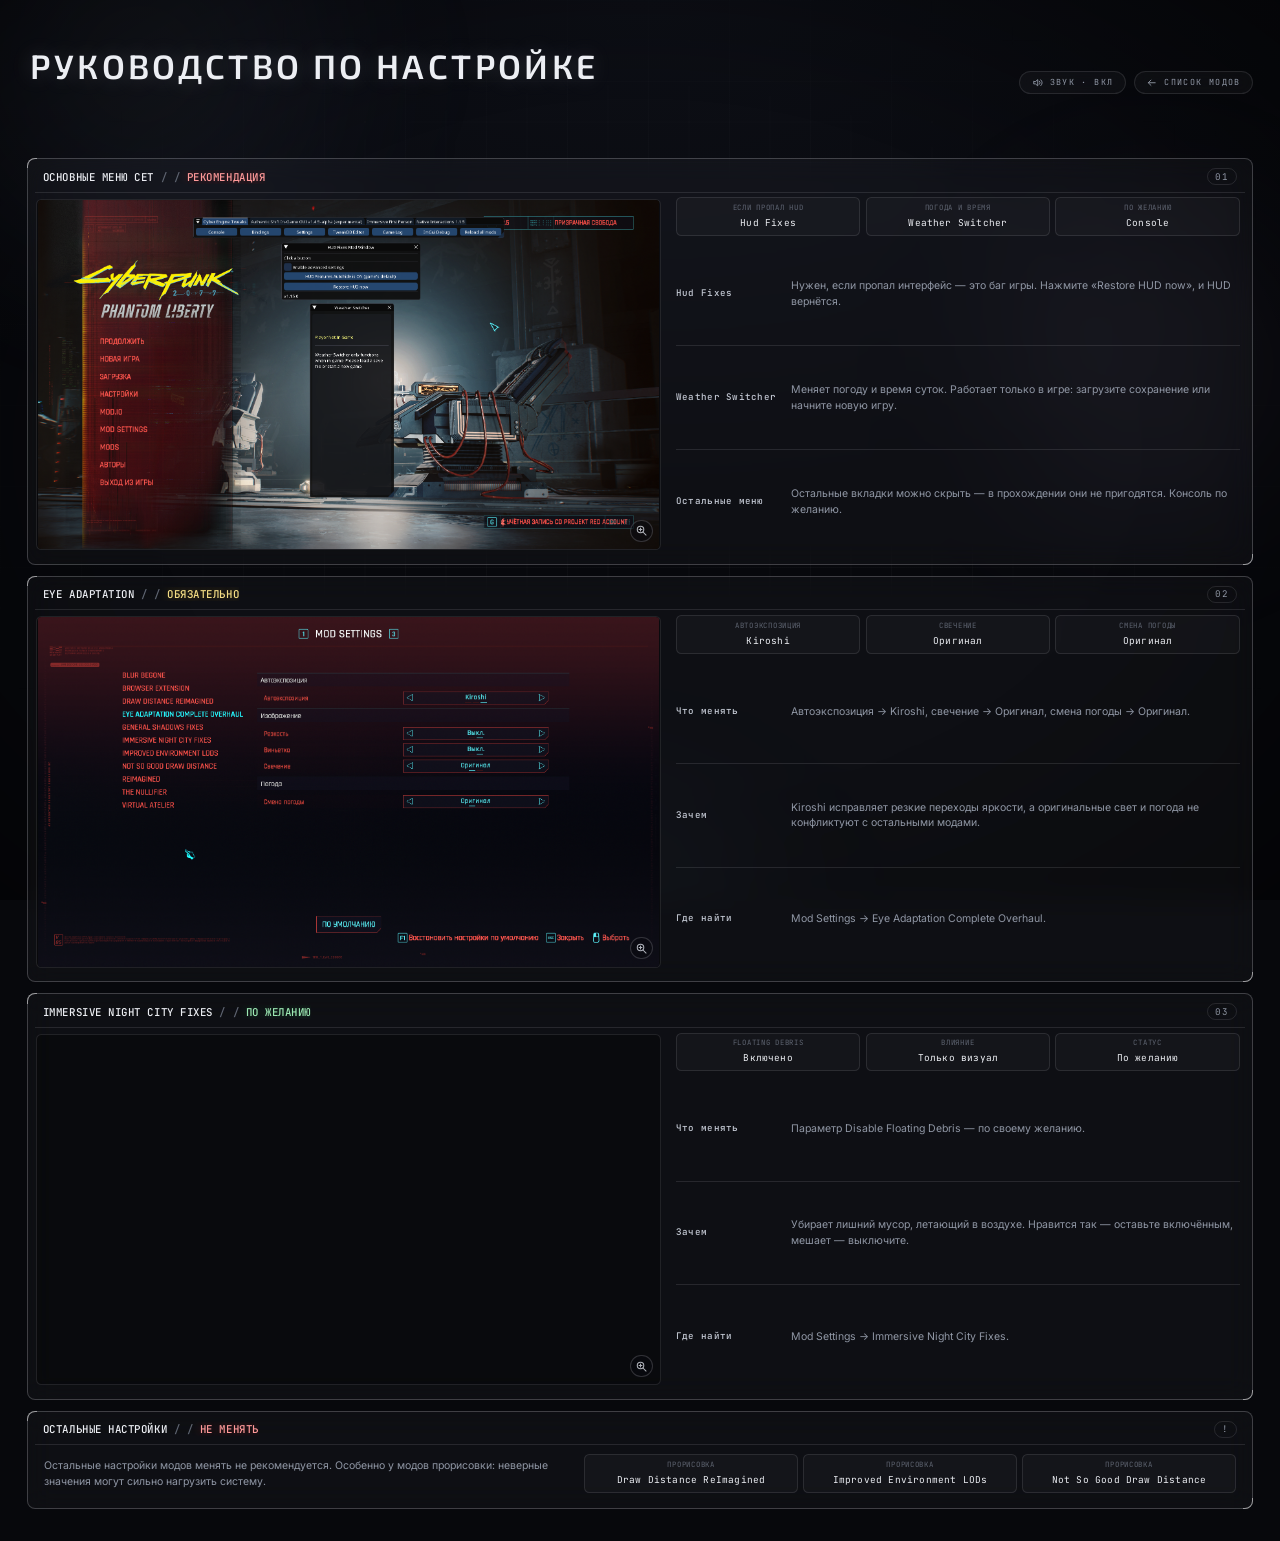
==== commit 75c2afba: "Add files via upload" ====
--- a/guide.html
+++ b/guide.html
@@ -40,7 +40,7 @@
 .vig{position:fixed;inset:0;z-index:-1;pointer-events:none;background:radial-gradient(ellipse at center,transparent 55%,rgba(0,0,0,.45) 100%)}
 
 /* ---------- каркас ---------- */
-.page{min-height:100vh;max-width:120rem;margin:0 auto;padding:1.6rem 2.5rem;display:flex;flex-direction:column;justify-content:center;gap:1.9rem}
+.page{min-height:100vh;min-height:100dvh;max-width:120rem;margin:0 auto;padding:1.6rem 2.5rem;display:flex;flex-direction:column;justify-content:center;gap:1.9rem}
 
 /* ---------- верхняя полоса ---------- */
 .top{position:relative;z-index:30;display:grid;grid-template-columns:repeat(4,minmax(0,1fr));gap:.8rem;align-items:center;height:7.4rem}
@@ -125,10 +125,14 @@
   .card.g .ch{grid-column:1 / -1}
   .card.g .shot{align-self:start;margin:.1rem 0 .5rem .1rem}
   .card.g .desc{flex:none;padding:0 .4rem .3rem 0}
-  .rows{flex:none}.it{padding:.9rem 0;min-height:0}
-  .card.g .desc{align-self:start}
+  .gb{flex:1;grid-template-rows:none;grid-auto-rows:auto}
+  .rows{flex:1}.it{padding:.6rem 0;min-height:0}
+  .card.g .desc{align-self:stretch;display:flex;flex-direction:column}
+  .card.g .shot{align-self:center}
   .note{height:auto;padding:.3rem .7rem .6rem}
 }
+@media (min-width:700px) and (max-width:999px) and (orientation:portrait){html{font-size:clamp(14px,1.8vw,21px)}}
+@media (max-width:1199px){.note{grid-template-columns:minmax(0,1fr);row-gap:.7rem}}
 @media (max-width:999px){
   html{font-size:14px}
   .page{padding:2.4rem 1rem 2rem;justify-content:flex-start}
@@ -177,7 +181,7 @@
   <section class="gb" aria-label="Руководство по настройке">
     <article class="card g" data-nk="g0">
       <div class="ch"><h2>Основные меню CET<i> / / </i><em class="s r">Рекомендация</em></h2><span class="ct">01</span></div>
-      <button class="shot" type="button" data-cap="Основные меню CET"><img draggable="false" src="img/1-cet.png" alt="Основные меню CET"><div class="ph0">Скриншот 01<small>img/1-cet.png</small></div></button>
+      <button class="shot" type="button" data-cap="Основные меню CET"><img draggable="false" decoding="async" src="img/1-cet.webp" alt="Основные меню CET"><div class="ph0">Скриншот 01<small>img/1-cet.webp</small></div></button>
       <div class="desc">
         <div class="kv"><div><small>Если пропал HUD</small><span>Hud Fixes</span></div><div><small>Погода и время</small><span>Weather Switcher</span></div><div><small>По желанию</small><span>Console</span></div></div>
         <div class="rows">
@@ -189,7 +193,7 @@
     </article>
     <article class="card g" data-nk="g1">
       <div class="ch"><h2>Eye Adaptation<i> / / </i><em class="s y">Обязательно</em></h2><span class="ct">02</span></div>
-      <button class="shot" type="button" data-cap="Eye Adaptation Complete Overhaul"><img draggable="false" src="img/2-eye-adaptation.png" alt="Настройки Eye Adaptation"><div class="ph0">Скриншот 02<small>img/2-eye-adaptation.png</small></div></button>
+      <button class="shot" type="button" data-cap="Eye Adaptation Complete Overhaul"><img draggable="false" loading="lazy" decoding="async" src="img/2-eye-adaptation.webp" alt="Настройки Eye Adaptation"><div class="ph0">Скриншот 02<small>img/2-eye-adaptation.webp</small></div></button>
       <div class="desc">
         <div class="kv"><div><small>Автоэкспозиция</small><span>Kiroshi</span></div><div><small>Свечение</small><span>Оригинал</span></div><div><small>Смена погоды</small><span>Оригинал</span></div></div>
         <div class="rows">
@@ -201,7 +205,7 @@
     </article>
     <article class="card g" data-nk="g2">
       <div class="ch"><h2>Immersive Night City Fixes<i> / / </i><em class="s g">По желанию</em></h2><span class="ct">03</span></div>
-      <button class="shot" type="button" data-cap="Immersive Night City Fixes"><img draggable="false" src="img/3-night-city-fixes.png" alt="Настройки Immersive Night City Fixes"><div class="ph0">Скриншот 03<small>img/3-night-city-fixes.png</small></div></button>
+      <button class="shot" type="button" data-cap="Immersive Night City Fixes"><img draggable="false" loading="lazy" decoding="async" src="img/3-night-city-fixes.webp" alt="Настройки Immersive Night City Fixes"><div class="ph0">Скриншот 03<small>img/3-night-city-fixes.webp</small></div></button>
       <div class="desc">
         <div class="kv"><div><small>Floating Debris</small><span>Включено</span></div><div><small>Влияние</small><span>Только визуал</span></div><div><small>Статус</small><span>По желанию</span></div></div>
         <div class="rows">
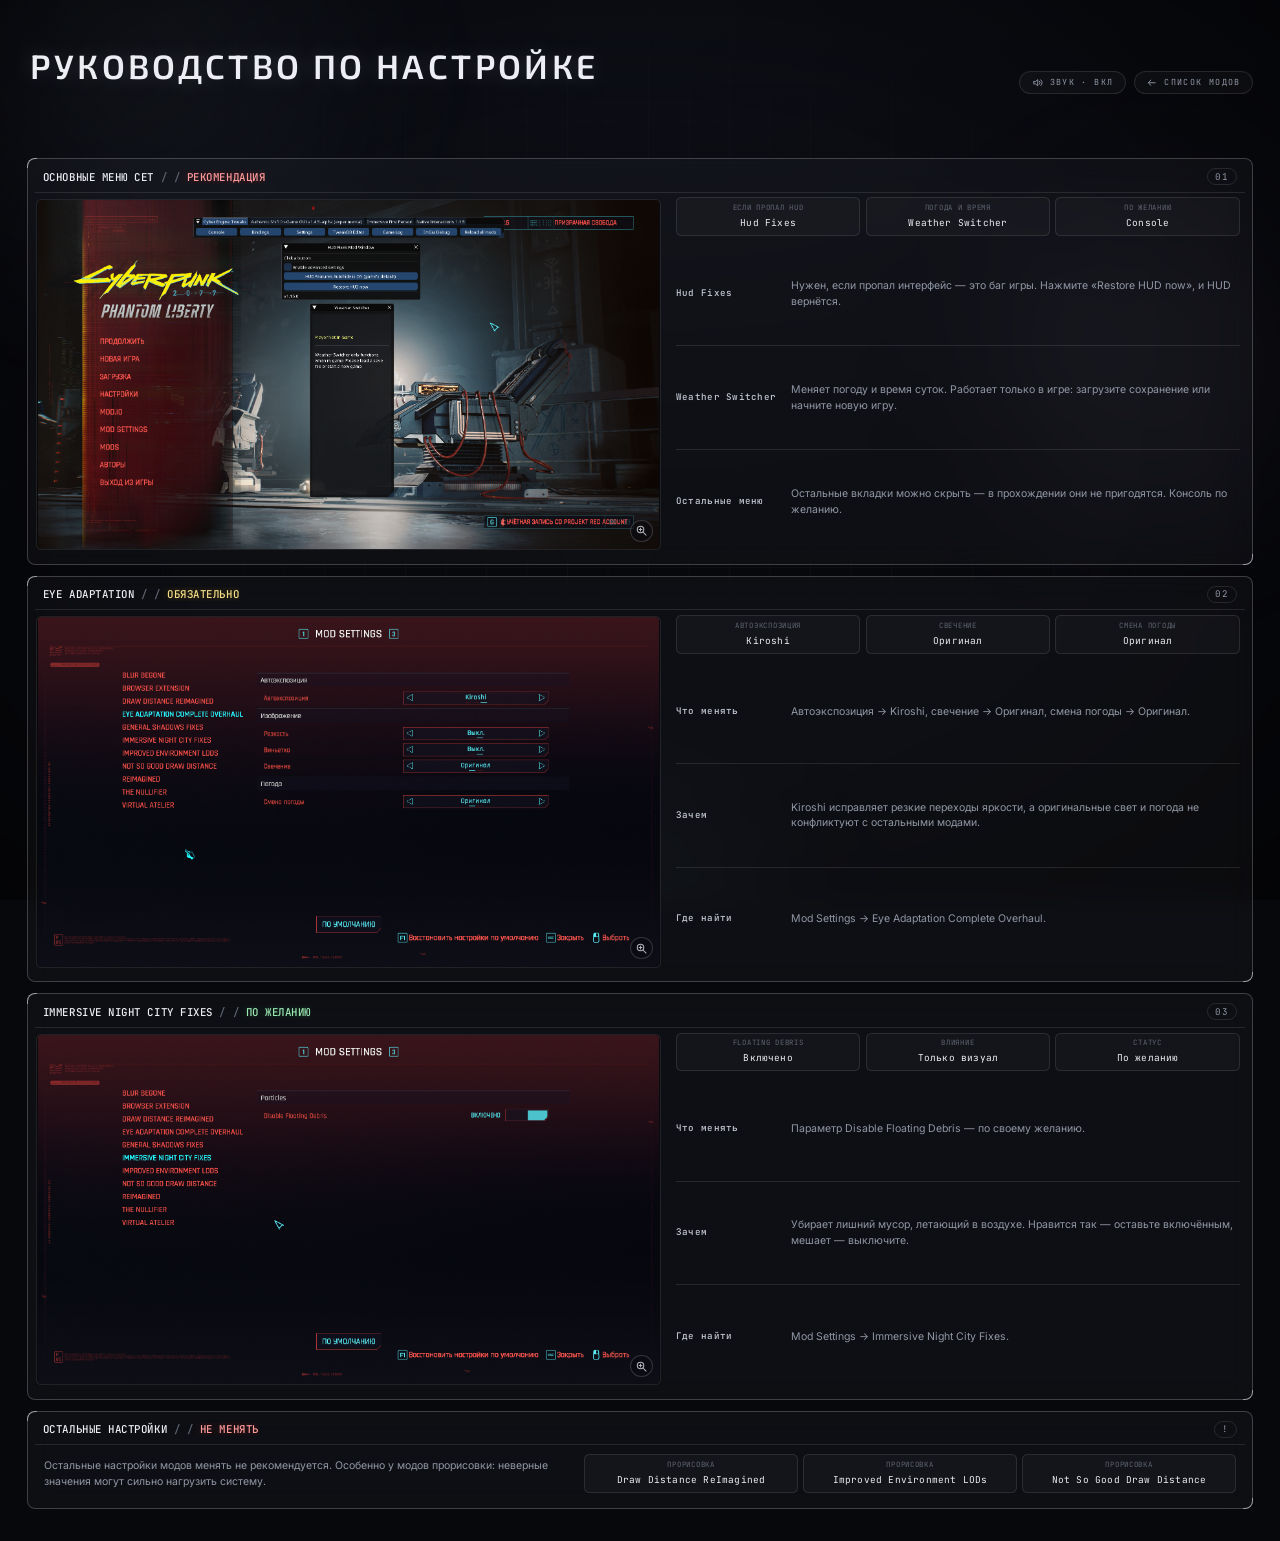
==== commit b75262a0: "Add files via upload" ====
--- a/guide.html
+++ b/guide.html
@@ -116,7 +116,7 @@
 .lb.on img{transform:none}
 .lb .cap{font-family:var(--mono);font-size:.78rem;letter-spacing:.08em;color:var(--dim);text-align:center}
 .lb .cap b{color:#eceef3;font-weight:500}
-@media (max-width:1439px){
+@media (max-width:1439px),(hover:none) and (pointer:coarse){
   html{font-size:clamp(13.5px,1.05vw,17px)}
   .page{padding:2.4rem 2rem}
   .gb{grid-template-columns:minmax(0,1fr);grid-template-rows:none}
@@ -132,8 +132,8 @@
   .note{height:auto;padding:.3rem .7rem .6rem}
 }
 @media (min-width:700px) and (max-width:999px) and (orientation:portrait){html{font-size:clamp(14px,1.8vw,21px)}}
-@media (max-width:1199px){.note{grid-template-columns:minmax(0,1fr);row-gap:.7rem}}
-@media (max-width:999px){
+@media (max-width:1199px),(hover:none) and (pointer:coarse){.note{grid-template-columns:minmax(0,1fr);row-gap:.7rem}}
+@media (max-width:999px),(hover:none) and (pointer:coarse){
   html{font-size:14px}
   .page{padding:2.4rem 1rem 2rem;justify-content:flex-start}
   .top{display:flex;flex-direction:column;height:auto;gap:1.2rem;align-items:stretch}
@@ -142,7 +142,7 @@
   .tags{display:none}
   .acts{align-self:center}
 }
-@media (max-width:759px){
+@media (max-width:759px),(hover:none) and (pointer:coarse){
   html{font-size:15px}
   .card.g{display:flex}
   .card.g .shot{align-self:stretch;margin:.1rem .1rem .6rem}
@@ -161,6 +161,7 @@
 }
 @media (max-height:520px) and (min-width:700px){.page{padding-top:1.4rem}}
 @media (prefers-reduced-motion:reduce){.blob,.card{animation:none!important}}
+@media (hover:none) and (pointer:coarse){html{font-size:clamp(15px,min(3.1vw,5vh),30px)}}
 </style>
 <link rel="stylesheet" href="assets/nick.css">
 </head>
@@ -181,7 +182,7 @@
   <section class="gb" aria-label="Руководство по настройке">
     <article class="card g" data-nk="g0">
       <div class="ch"><h2>Основные меню CET<i> / / </i><em class="s r">Рекомендация</em></h2><span class="ct">01</span></div>
-      <button class="shot" type="button" data-cap="Основные меню CET"><img draggable="false" decoding="async" src="img/1-cet.webp" alt="Основные меню CET"><div class="ph0">Скриншот 01<small>img/1-cet.webp</small></div></button>
+      <button class="shot" type="button" data-cap="Основные меню CET"><img draggable="false" decoding="async" src="img/1-cet.png" alt="Основные меню CET"><div class="ph0">Скриншот 01<small>img/1-cet.png</small></div></button>
       <div class="desc">
         <div class="kv"><div><small>Если пропал HUD</small><span>Hud Fixes</span></div><div><small>Погода и время</small><span>Weather Switcher</span></div><div><small>По желанию</small><span>Console</span></div></div>
         <div class="rows">
@@ -193,7 +194,7 @@
     </article>
     <article class="card g" data-nk="g1">
       <div class="ch"><h2>Eye Adaptation<i> / / </i><em class="s y">Обязательно</em></h2><span class="ct">02</span></div>
-      <button class="shot" type="button" data-cap="Eye Adaptation Complete Overhaul"><img draggable="false" loading="lazy" decoding="async" src="img/2-eye-adaptation.webp" alt="Настройки Eye Adaptation"><div class="ph0">Скриншот 02<small>img/2-eye-adaptation.webp</small></div></button>
+      <button class="shot" type="button" data-cap="Eye Adaptation Complete Overhaul"><img draggable="false" loading="lazy" decoding="async" src="img/2-eye-adaptation.png" alt="Настройки Eye Adaptation"><div class="ph0">Скриншот 02<small>img/2-eye-adaptation.png</small></div></button>
       <div class="desc">
         <div class="kv"><div><small>Автоэкспозиция</small><span>Kiroshi</span></div><div><small>Свечение</small><span>Оригинал</span></div><div><small>Смена погоды</small><span>Оригинал</span></div></div>
         <div class="rows">
@@ -205,7 +206,7 @@
     </article>
     <article class="card g" data-nk="g2">
       <div class="ch"><h2>Immersive Night City Fixes<i> / / </i><em class="s g">По желанию</em></h2><span class="ct">03</span></div>
-      <button class="shot" type="button" data-cap="Immersive Night City Fixes"><img draggable="false" loading="lazy" decoding="async" src="img/3-night-city-fixes.webp" alt="Настройки Immersive Night City Fixes"><div class="ph0">Скриншот 03<small>img/3-night-city-fixes.webp</small></div></button>
+      <button class="shot" type="button" data-cap="Immersive Night City Fixes"><img draggable="false" loading="lazy" decoding="async" src="img/3-night-city-fixes.png" alt="Настройки Immersive Night City Fixes"><div class="ph0">Скриншот 03<small>img/3-night-city-fixes.png</small></div></button>
       <div class="desc">
         <div class="kv"><div><small>Floating Debris</small><span>Включено</span></div><div><small>Влияние</small><span>Только визуал</span></div><div><small>Статус</small><span>По желанию</span></div></div>
         <div class="rows">
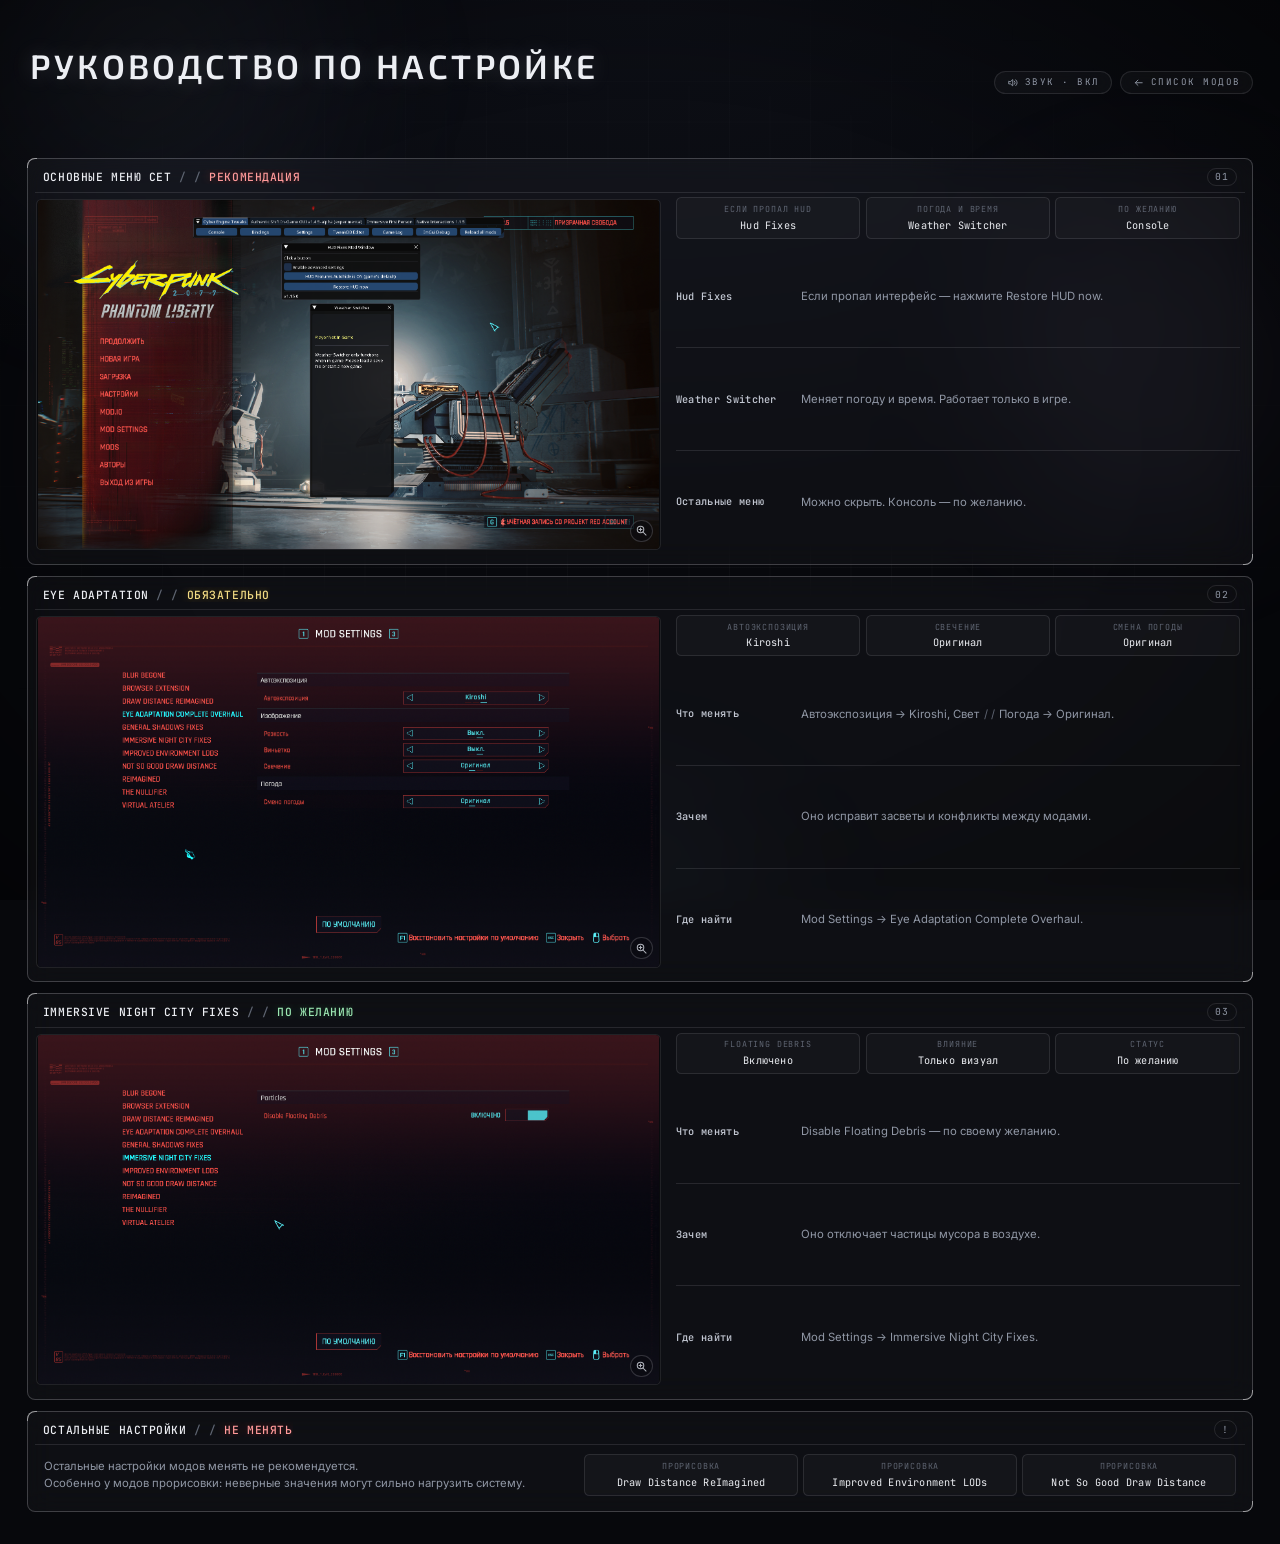
==== commit e84394de: "Add files via upload" ====
--- a/guide.html
+++ b/guide.html
@@ -61,12 +61,12 @@
 .card::after{right:-1px;bottom:-1px;border-left:0;border-top:0;border-bottom-right-radius:.6rem}
 @keyframes rise{from{opacity:0;transform:translateY(.7rem)}to{opacity:1;transform:none}}
 .ch{display:flex;align-items:center;justify-content:space-between;gap:.6rem;height:2.3rem;padding:0 .6rem;margin-bottom:.35rem;border-bottom:1px solid var(--line2)}
-.ch h2{margin:0;min-width:0;font-family:var(--mono);font-weight:500;font-size:.8rem;letter-spacing:.05em;text-transform:uppercase;color:#eceef3;white-space:nowrap;overflow:hidden;text-overflow:ellipsis}
+.ch h2{margin:0;min-width:0;font-family:var(--mono);font-weight:500;font-size:.84rem;letter-spacing:.05em;text-transform:uppercase;color:#eceef3;white-space:nowrap;overflow:hidden;text-overflow:ellipsis}
 .ch h2 i{font-style:normal;color:var(--faint);white-space:pre}
-.ct{flex:none;font-family:var(--mono);font-size:.68rem;letter-spacing:.08em;color:var(--dim);border:1px solid var(--line2);border-radius:999px;padding:.12rem .55rem}
+.ct{flex:none;font-family:var(--mono);font-size:.72rem;letter-spacing:.08em;color:var(--dim);border:1px solid var(--line2);border-radius:999px;padding:.12rem .55rem}
 
 .acts{grid-column:4;justify-self:end;display:flex;align-items:center;gap:.6rem}
-.snd,.back{display:flex;align-items:center;gap:.5rem;padding:.34rem .85rem;font-family:var(--mono);font-size:.62rem;letter-spacing:.16em;text-transform:uppercase;color:var(--dim);background:rgba(255,255,255,.03);border:1px solid var(--line2);border-radius:999px;text-decoration:none;white-space:nowrap;cursor:pointer;transition:color .25s,border-color .25s;backdrop-filter:blur(.5rem);-webkit-backdrop-filter:blur(.5rem)}
+.snd,.back{display:flex;align-items:center;gap:.5rem;padding:.34rem .85rem;font-family:var(--mono);font-size:.68rem;letter-spacing:.16em;text-transform:uppercase;color:var(--dim);background:rgba(255,255,255,.03);border:1px solid var(--line2);border-radius:999px;text-decoration:none;white-space:nowrap;cursor:pointer;transition:color .25s,border-color .25s;backdrop-filter:blur(.5rem);-webkit-backdrop-filter:blur(.5rem)}
 .snd svg,.back svg{flex:none;width:.85rem;height:.85rem;fill:none;stroke:currentColor;stroke-width:1.6;stroke-linecap:round;stroke-linejoin:round}
 .snd .off{display:none}
 .snd[aria-pressed="false"] .on{display:none}
@@ -90,22 +90,23 @@
 .shot .ph0{display:none;position:absolute;inset:0;flex-direction:column;align-items:center;justify-content:center;gap:.4rem;font-family:var(--mono);font-size:.7rem;letter-spacing:.14em;text-transform:uppercase;color:var(--faint)}
 .shot .ph0 small{font-size:.58rem;letter-spacing:.06em;text-transform:none;opacity:.8}
 .shot.empty .ph0{display:flex}
-.desc{flex:1;min-height:0;padding:0 .7rem .25rem;display:flex;flex-direction:column;gap:.5rem;font-size:.78rem;line-height:1.5;color:var(--dim)}
+.desc{flex:1;min-height:0;padding:0 .7rem .25rem;display:flex;flex-direction:column;gap:.5rem;font-size:.84rem;line-height:1.5;color:var(--dim)}
 .kv{flex:none;display:grid;grid-template-columns:repeat(3,minmax(0,1fr));gap:.4rem}
 .kv>div{display:flex;flex-direction:column;align-items:center;justify-content:center;gap:.15rem;min-height:2.7rem;padding:.35rem .4rem;border:1px solid var(--line2);border-radius:.4rem;background:rgba(255,255,255,.028);text-align:center;transition:border-color .25s ease}
 .kv>div:hover{border-color:var(--line)}
-.kv small{font-family:var(--mono);font-size:.54rem;letter-spacing:.1em;text-transform:uppercase;color:var(--faint);white-space:nowrap}
-.kv span{font-family:var(--mono);font-size:.7rem;letter-spacing:.02em;color:#eceef3;white-space:nowrap}
+.kv small{font-family:var(--mono);font-size:.62rem;letter-spacing:.1em;text-transform:uppercase;color:var(--faint);white-space:nowrap}
+.kv span{font-family:var(--mono);font-size:.76rem;letter-spacing:.02em;color:#eceef3;white-space:nowrap}
 .rows{flex:1;min-height:0;display:flex;flex-direction:column}
-.it{flex:1;display:grid;grid-template-columns:7.8rem minmax(0,1fr);column-gap:.7rem;align-items:center;border-top:1px solid var(--line2)}
+.it{flex:1;display:grid;grid-template-columns:8.6rem minmax(0,1fr);column-gap:.7rem;align-items:center;border-top:1px solid var(--line2)}
 .it:first-child{border-top:0}
-.it b{font-family:var(--mono);font-weight:500;font-size:.68rem;letter-spacing:.03em;color:#c4c9d4}
+.it b{font-family:var(--mono);font-weight:500;font-size:.76rem;letter-spacing:.03em;color:#c4c9d4}
 .it p{margin:0}
+.sl{color:var(--faint);margin:0 .1em}
 .s{font-style:normal;font-weight:500;font-family:var(--mono)}
 .s.r{color:#ff9a9a;text-shadow:0 0 .7rem rgba(255,80,80,.38)}
 .s.y{color:#f3dc84;text-shadow:0 0 .7rem rgba(255,205,70,.34)}
 .s.g{color:#9ce8b3;text-shadow:0 0 .7rem rgba(80,225,140,.32)}
-.note{display:grid;grid-template-columns:minmax(0,1fr) minmax(0,1.25fr);gap:1.4rem;align-items:center;height:3.1rem;padding:0 .7rem;font-size:.78rem;line-height:1.5;color:var(--dim)}
+.note{display:grid;grid-template-columns:minmax(0,1fr) minmax(0,1.25fr);gap:1.4rem;align-items:center;height:3.1rem;padding:0 .7rem;font-size:.84rem;line-height:1.5;color:var(--dim)}
 .note p{margin:0}
 
 .shot,.shot img,.lb,.lb img{-webkit-user-select:none;user-select:none;-webkit-user-drag:none;-webkit-tap-highlight-color:transparent;-webkit-touch-callout:none}
@@ -114,7 +115,7 @@
 .lb.on{opacity:1;pointer-events:auto}
 .lb img{max-width:92vw;max-height:84vh;border:1px solid var(--line);border-radius:.5rem;box-shadow:0 1.4rem 4rem rgba(0,0,0,.6);transform:scale(.96);transition:transform .35s cubic-bezier(.2,.8,.2,1)}
 .lb.on img{transform:none}
-.lb .cap{font-family:var(--mono);font-size:.78rem;letter-spacing:.08em;color:var(--dim);text-align:center}
+.lb .cap{font-family:var(--mono);font-size:.84rem;letter-spacing:.08em;color:var(--dim);text-align:center}
 .lb .cap b{color:#eceef3;font-weight:500}
 @media (max-width:1439px),(hover:none) and (pointer:coarse){
   html{font-size:clamp(13.5px,1.05vw,17px)}
@@ -186,9 +187,9 @@
       <div class="desc">
         <div class="kv"><div><small>Если пропал HUD</small><span>Hud Fixes</span></div><div><small>Погода и время</small><span>Weather Switcher</span></div><div><small>По желанию</small><span>Console</span></div></div>
         <div class="rows">
-          <div class="it"><b>Hud Fixes</b><p>Нужен, если пропал интерфейс — это баг игры. Нажмите «Restore HUD now», и HUD вернётся.</p></div>
-          <div class="it"><b>Weather Switcher</b><p>Меняет погоду и время суток. Работает только в игре: загрузите сохранение или начните новую игру.</p></div>
-          <div class="it"><b>Остальные меню</b><p>Остальные вкладки можно скрыть — в прохождении они не пригодятся. Консоль по желанию.</p></div>
+          <div class="it"><b>Hud Fixes</b><p>Если пропал интерфейс — нажмите Restore HUD now.</p></div>
+          <div class="it"><b>Weather Switcher</b><p>Меняет погоду и время. Работает только в игре.</p></div>
+          <div class="it"><b>Остальные меню</b><p>Можно скрыть. Консоль — по желанию.</p></div>
         </div>
       </div>
     </article>
@@ -198,8 +199,8 @@
       <div class="desc">
         <div class="kv"><div><small>Автоэкспозиция</small><span>Kiroshi</span></div><div><small>Свечение</small><span>Оригинал</span></div><div><small>Смена погоды</small><span>Оригинал</span></div></div>
         <div class="rows">
-          <div class="it"><b>Что менять</b><p>Автоэкспозиция → Kiroshi, свечение → Оригинал, смена погоды → Оригинал.</p></div>
-          <div class="it"><b>Зачем</b><p>Kiroshi исправляет резкие переходы яркости, а оригинальные свет и погода не конфликтуют с остальными модами.</p></div>
+          <div class="it"><b>Что менять</b><p>Автоэкспозиция → Kiroshi, Свет <span class="sl">/ /</span> Погода → Оригинал.</p></div>
+          <div class="it"><b>Зачем</b><p>Оно исправит засветы и конфликты между модами.</p></div>
           <div class="it"><b>Где найти</b><p>Mod Settings → Eye Adaptation Complete Overhaul.</p></div>
         </div>
       </div>
@@ -210,8 +211,8 @@
       <div class="desc">
         <div class="kv"><div><small>Floating Debris</small><span>Включено</span></div><div><small>Влияние</small><span>Только визуал</span></div><div><small>Статус</small><span>По желанию</span></div></div>
         <div class="rows">
-          <div class="it"><b>Что менять</b><p>Параметр Disable Floating Debris — по своему желанию.</p></div>
-          <div class="it"><b>Зачем</b><p>Убирает лишний мусор, летающий в воздухе. Нравится так — оставьте включённым, мешает — выключите.</p></div>
+          <div class="it"><b>Что менять</b><p>Disable Floating Debris — по своему желанию.</p></div>
+          <div class="it"><b>Зачем</b><p>Оно отключает частицы мусора в воздухе.</p></div>
           <div class="it"><b>Где найти</b><p>Mod Settings → Immersive Night City Fixes.</p></div>
         </div>
       </div>
@@ -219,7 +220,7 @@
     <article class="card nt" data-nk="g3">
       <div class="ch"><h2>Остальные настройки<i> / / </i><em class="s r">Не менять</em></h2><span class="ct">!</span></div>
       <div class="note">
-        <p>Остальные настройки модов менять не рекомендуется. Особенно у модов прорисовки: неверные значения могут сильно нагрузить систему.</p>
+        <p>Остальные настройки модов менять не рекомендуется.<br>Особенно у модов прорисовки: неверные значения могут сильно нагрузить систему.</p>
         <div class="kv"><div><small>Прорисовка</small><span>Draw Distance ReImagined</span></div><div><small>Прорисовка</small><span>Improved Environment LODs</span></div><div><small>Прорисовка</small><span>Not So Good Draw Distance</span></div></div>
       </div>
     </article>
@@ -271,8 +272,8 @@
  arrive:[['s|о, а я уже тут. «Руководство по настройке» — читай, не тупи.','y|и скриншоты разгляди, а то «Console» ему подавай.'],['h|я с тобой! «Eye Adaptation» настроим — глаза не сломаем.']],
  quips:{
   g0:['n|«Cyber Engine Tweaks» — окошки поверх меню. выглядят как мой рабочий стол.','s|«Hud Fixes»: интерфейс пропал — нажми кнопку, не плачь.','w|«Weather Switcher» в главном меню не работает. я проверял. дважды.','y|«Console» — для тех, кто любит чит-коды. я люблю.'],
-  g1:['n|«Kiroshi» — автоэкспозиция. в глазах не темнеет, а в голове всё равно пусто.','h|свечение — оригинал, погода — оригинал. я тоже оригинал. неряха-оригинал.','a|«Eye Adaptation» трогай аккуратно, сук{а}! глаза — не запасные.'],
-  g2:['n|«Disable Floating Debris» — мусор в воздухе убрать? а в моей комнате кто уберёт?','y|«Immersive Night City Fixes» чинит город. меня бы кто починил.','z|летающий мусор… я такой же. летаю, никому не нужен.'],
+  g1:['n|«Kiroshi» — автоэкспозиция. в глазах не темнеет, а в голове всё равно пусто.','h|свет и погода — оригинал. «Оно исправит засветы и конфликты между модами» — мне бы так с соседями.','a|«Eye Adaptation» трогай аккуратно, сук{а}! глаза — не запасные.'],
+  g2:['n|«Disable Floating Debris» отключает частицы мусора в воздухе. а в моей комнате кто отключит?','y|«Immersive Night City Fixes» чинит город. меня бы кто починил.','z|летающий мусор… я такой же. летаю, никому не нужен.'],
   g3:['a|«Improved Environment LODs», «Not So Good Draw Distance» — не трогай, бл{я}ть! я предупреждал.','s|прорисовка — штука нежная. тронешь не туда — «ебан{у}ться» и 20 кадров.','w|«Draw Distance ReImagined» трогать нельзя. я вот трогал. и ничего хорошего.'],
   back:['w|назад к списку? ну давай, я с тобой.','y|«Список модов» ждёт. и «Just Monika» на постере тоже.']
  }};
--- a/assets/nick.css
+++ b/assets/nick.css
@@ -57,3 +57,12 @@
 .bubble .bh span{margin-left:auto}
 .bubble .bt{padding:.6rem .7rem .7rem;min-height:4.1rem;font-family:var(--mono);font-size:.86rem;line-height:1.5;color:#e9ecf2;transition:opacity .2s ease}
 
+
+/* эмодзи вокруг рамки ника + глитч */
+.emo{position:fixed;left:0;top:0;pointer-events:none;z-index:90;transition:opacity .35s ease}
+.emo.out{opacity:0}
+.emo i{position:absolute;font-style:normal;font-size:1.35rem;line-height:1;white-space:nowrap;--r:0deg;animation:eIn .55s steps(1) var(--d,0s) both,eFl var(--g,3s) ease-in-out calc(var(--d,0s) + .55s) infinite alternate,eGl 3.1s steps(1) calc(var(--d,0s) + 1s) infinite;filter:drop-shadow(0 0 .35rem rgba(180,200,255,.35))}
+@keyframes eIn{0%{opacity:0;transform:scale(.2) rotate(var(--r))}12%{opacity:1;transform:translate(-5px,1px) scale(1.5) skewX(24deg);filter:drop-shadow(-4px 0 #ff2d6f) drop-shadow(4px 0 #2de2ff)}28%{transform:translate(5px,-2px) scale(.8) skewX(-20deg);clip-path:inset(0 0 55% 0)}44%{transform:translate(-3px,1px) scale(1.2);clip-path:inset(40% 0 0 0);filter:drop-shadow(3px 0 #ff2d6f) drop-shadow(-3px 0 #2de2ff)}60%{opacity:.4;transform:scale(1);clip-path:none}76%{opacity:1;transform:translate(2px,0) skewX(8deg)}100%{opacity:1;transform:rotate(var(--r))}}
+@keyframes eFl{from{translate:0 0;rotate:0deg}to{translate:0 -.35rem;rotate:calc(var(--r)*.5)}}
+@keyframes eGl{0%,88%,100%{clip-path:none;transform:rotate(var(--r))}90%{transform:translate(-4px,1px) skewX(16deg) rotate(var(--r));clip-path:inset(0 0 60% 0);filter:drop-shadow(-4px 0 #ff2d6f) drop-shadow(4px 0 #2de2ff)}92%{transform:translate(4px,-1px) skewX(-14deg) rotate(var(--r));clip-path:inset(50% 0 0 0);filter:drop-shadow(4px 0 #ff2d6f) drop-shadow(-4px 0 #2de2ff)}94%{transform:translate(-2px,0) rotate(var(--r));clip-path:none;opacity:.35}96%{opacity:1;transform:rotate(var(--r))}}
+@media (prefers-reduced-motion:reduce){.emo i{animation:eIn .3s steps(1) both}}
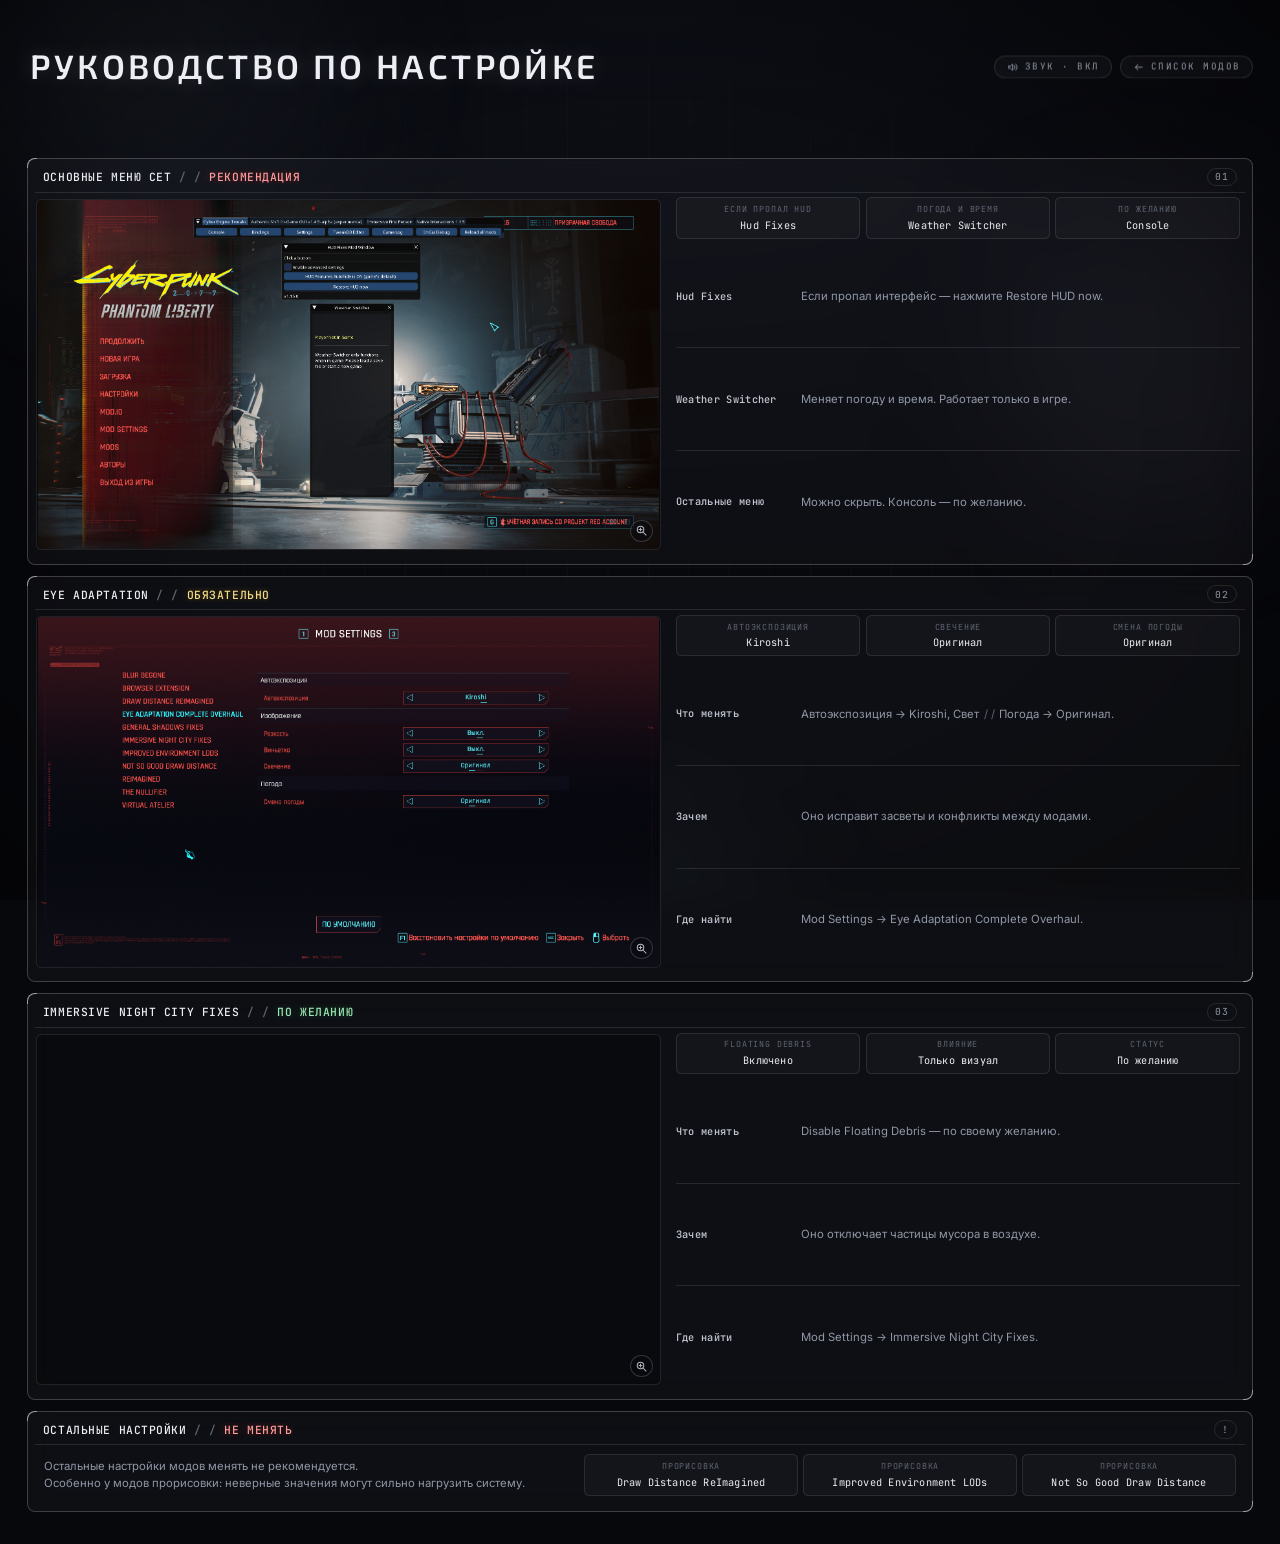
==== commit 5e2d90da: "Add files via upload" ====
--- a/guide.html
+++ b/guide.html
@@ -6,7 +6,8 @@
 <title>Руководство по настройке — Cyberpunk 2077</title>
 <link rel="preconnect" href="https://fonts.googleapis.com">
 <link rel="preconnect" href="https://fonts.gstatic.com" crossorigin>
-<link href="https://fonts.googleapis.com/css2?family=Exo+2:wght@500;600;700&family=Inter:wght@400;500;600&family=JetBrains+Mono:wght@400;500;600&display=swap" rel="stylesheet">
+<link rel="preload" as="style" href="https://fonts.googleapis.com/css2?family=Exo+2:wght@600&family=Inter:wght@400;500;600&family=JetBrains+Mono:wght@400;500;600&display=swap" onload="this.onload=null;this.rel='stylesheet'">
+<noscript><link rel="stylesheet" href="https://fonts.googleapis.com/css2?family=Exo+2:wght@600&family=Inter:wght@400;500;600&family=JetBrains+Mono:wght@400;500;600&display=swap"></noscript>
 <style>
 :root{
   --bg:#07080c;
@@ -25,7 +26,7 @@
 body{margin:0;background:var(--bg);color:var(--text);font-family:var(--sans);-webkit-font-smoothing:antialiased;overflow-x:hidden}
 
 /* ---------- фон ---------- */
-.bg{position:fixed;inset:0;z-index:-2;overflow:hidden;background:radial-gradient(120% 90% at 50% 0%,#0d0f16 0%,#07080c 60%)}
+.bg{position:fixed;inset:0;z-index:-2;overflow:hidden;contain:layout paint;background:radial-gradient(120% 90% at 50% 0%,#0d0f16 0%,#07080c 60%)}
 .blob{position:absolute;border-radius:50%;filter:blur(70px);opacity:.55;will-change:transform}
 .b1{width:46vw;height:46vw;left:-12vw;top:-18vw;background:radial-gradient(circle,rgba(150,165,205,.20),transparent 68%);animation:d1 38s ease-in-out infinite alternate}
 .b2{width:40vw;height:40vw;right:-10vw;top:12vh;background:radial-gradient(circle,rgba(190,170,210,.13),transparent 68%);animation:d2 46s ease-in-out infinite alternate}
@@ -65,7 +66,7 @@
 .ch h2 i{font-style:normal;color:var(--faint);white-space:pre}
 .ct{flex:none;font-family:var(--mono);font-size:.72rem;letter-spacing:.08em;color:var(--dim);border:1px solid var(--line2);border-radius:999px;padding:.12rem .55rem}
 
-.acts{grid-column:4;justify-self:end;display:flex;align-items:center;gap:.6rem}
+.acts{grid-column:4;justify-self:end;display:flex;align-items:center;gap:.6rem;transform:translateY(-1.15rem)}
 .snd,.back{display:flex;align-items:center;gap:.5rem;padding:.34rem .85rem;font-family:var(--mono);font-size:.68rem;letter-spacing:.16em;text-transform:uppercase;color:var(--dim);background:rgba(255,255,255,.03);border:1px solid var(--line2);border-radius:999px;text-decoration:none;white-space:nowrap;cursor:pointer;transition:color .25s,border-color .25s;backdrop-filter:blur(.5rem);-webkit-backdrop-filter:blur(.5rem)}
 .snd svg,.back svg{flex:none;width:.85rem;height:.85rem;fill:none;stroke:currentColor;stroke-width:1.6;stroke-linecap:round;stroke-linejoin:round}
 .snd .off{display:none}
@@ -141,7 +142,7 @@
   .hd{align-self:center}
   h1{font-size:1.9rem;white-space:normal;text-align:center}
   .tags{display:none}
-  .acts{align-self:center}
+  .acts{align-self:center;transform:none}
 }
 @media (max-width:759px),(hover:none) and (pointer:coarse){
   html{font-size:15px}
@@ -150,6 +151,8 @@
   .card.g .desc{padding:0 .7rem .25rem}
   .rows{flex:none}.it{grid-template-columns:minmax(0,1fr);row-gap:.15rem}
   .note{grid-template-columns:minmax(0,1fr)}
+  .note .kv{grid-template-columns:minmax(0,1fr)}
+  .note .kv span{white-space:normal;text-align:center}
 }
 @media (max-width:479px){
   .page{padding:2rem .7rem 1.6rem}
@@ -163,8 +166,10 @@
 @media (max-height:520px) and (min-width:700px){.page{padding-top:1.4rem}}
 @media (prefers-reduced-motion:reduce){.blob,.card{animation:none!important}}
 @media (hover:none) and (pointer:coarse){html{font-size:clamp(15px,min(3.1vw,5vh),30px)}}
+@media (hover:none) and (pointer:coarse){.card,.tag,.search,.snd,.dl,.gd,.vd,.back,.perf,.dlnote,.dm,.dm-head,.lb,.vid,.nick-in,.bubble{-webkit-backdrop-filter:none!important;backdrop-filter:none!important}}
 </style>
-<link rel="stylesheet" href="assets/nick.css">
+<script>window.MOB=matchMedia('(hover:none) and (pointer:coarse)').matches</script>
+<script>MOB||document.write('<link rel="stylesheet" href="assets/nick.css">')</script>
 </head>
 <body>
 <div class="bg"><div class="blob b1"></div><div class="blob b2"></div><div class="blob b3"></div></div>
@@ -241,7 +246,7 @@
     s.addEventListener('click',function(){if(!s.classList.contains('empty'))open(i)});
   });
   var back=document.getElementById('back');
-  back.addEventListener('click',function(e){
+  if(!MOB)back.addEventListener('click',function(e){
     if(e.metaKey||e.ctrlKey||e.shiftKey||e.altKey||e.button)return;
     e.preventDefault();
     try{sessionStorage.setItem('nk-arrive','1')}catch(x){}
@@ -268,7 +273,7 @@
 })();
 </script>
 <script>
-window.NICKCFG={sel:'.card,.snd,.back',
+if(!MOB)window.NICKCFG={sel:'.card,.snd,.back',
  arrive:[['s|о, а я уже тут. «Руководство по настройке» — читай, не тупи.','y|и скриншоты разгляди, а то «Console» ему подавай.'],['h|я с тобой! «Eye Adaptation» настроим — глаза не сломаем.']],
  quips:{
   g0:['n|«Cyber Engine Tweaks» — окошки поверх меню. выглядят как мой рабочий стол.','s|«Hud Fixes»: интерфейс пропал — нажми кнопку, не плачь.','w|«Weather Switcher» в главном меню не работает. я проверял. дважды.','y|«Console» — для тех, кто любит чит-коды. я люблю.'],
@@ -279,6 +284,6 @@
  }};
 </script>
 <script>if(location.protocol==="file:"){var b=document.getElementById("back");if(b)b.setAttribute("href","index.html")}</script>
-<script src="assets/nick.js"></script>
+<script>MOB||document.write('<script src="assets/nick.js"><\/script>')</script>
 </body>
 </html>
--- a/assets/nick.css
+++ b/assets/nick.css
@@ -56,13 +56,3 @@
 .bubble .bh i{width:.32rem;height:.32rem;border:1px solid var(--dim);display:inline-block}
 .bubble .bh span{margin-left:auto}
 .bubble .bt{padding:.6rem .7rem .7rem;min-height:4.1rem;font-family:var(--mono);font-size:.86rem;line-height:1.5;color:#e9ecf2;transition:opacity .2s ease}
-
-
-/* эмодзи вокруг рамки ника + глитч */
-.emo{position:fixed;left:0;top:0;pointer-events:none;z-index:90;transition:opacity .35s ease}
-.emo.out{opacity:0}
-.emo i{position:absolute;font-style:normal;font-size:1.35rem;line-height:1;white-space:nowrap;--r:0deg;animation:eIn .55s steps(1) var(--d,0s) both,eFl var(--g,3s) ease-in-out calc(var(--d,0s) + .55s) infinite alternate,eGl 3.1s steps(1) calc(var(--d,0s) + 1s) infinite;filter:drop-shadow(0 0 .35rem rgba(180,200,255,.35))}
-@keyframes eIn{0%{opacity:0;transform:scale(.2) rotate(var(--r))}12%{opacity:1;transform:translate(-5px,1px) scale(1.5) skewX(24deg);filter:drop-shadow(-4px 0 #ff2d6f) drop-shadow(4px 0 #2de2ff)}28%{transform:translate(5px,-2px) scale(.8) skewX(-20deg);clip-path:inset(0 0 55% 0)}44%{transform:translate(-3px,1px) scale(1.2);clip-path:inset(40% 0 0 0);filter:drop-shadow(3px 0 #ff2d6f) drop-shadow(-3px 0 #2de2ff)}60%{opacity:.4;transform:scale(1);clip-path:none}76%{opacity:1;transform:translate(2px,0) skewX(8deg)}100%{opacity:1;transform:rotate(var(--r))}}
-@keyframes eFl{from{translate:0 0;rotate:0deg}to{translate:0 -.35rem;rotate:calc(var(--r)*.5)}}
-@keyframes eGl{0%,88%,100%{clip-path:none;transform:rotate(var(--r))}90%{transform:translate(-4px,1px) skewX(16deg) rotate(var(--r));clip-path:inset(0 0 60% 0);filter:drop-shadow(-4px 0 #ff2d6f) drop-shadow(4px 0 #2de2ff)}92%{transform:translate(4px,-1px) skewX(-14deg) rotate(var(--r));clip-path:inset(50% 0 0 0);filter:drop-shadow(4px 0 #ff2d6f) drop-shadow(-4px 0 #2de2ff)}94%{transform:translate(-2px,0) rotate(var(--r));clip-path:none;opacity:.35}96%{opacity:1;transform:rotate(var(--r))}}
-@media (prefers-reduced-motion:reduce){.emo i{animation:eIn .3s steps(1) both}}
